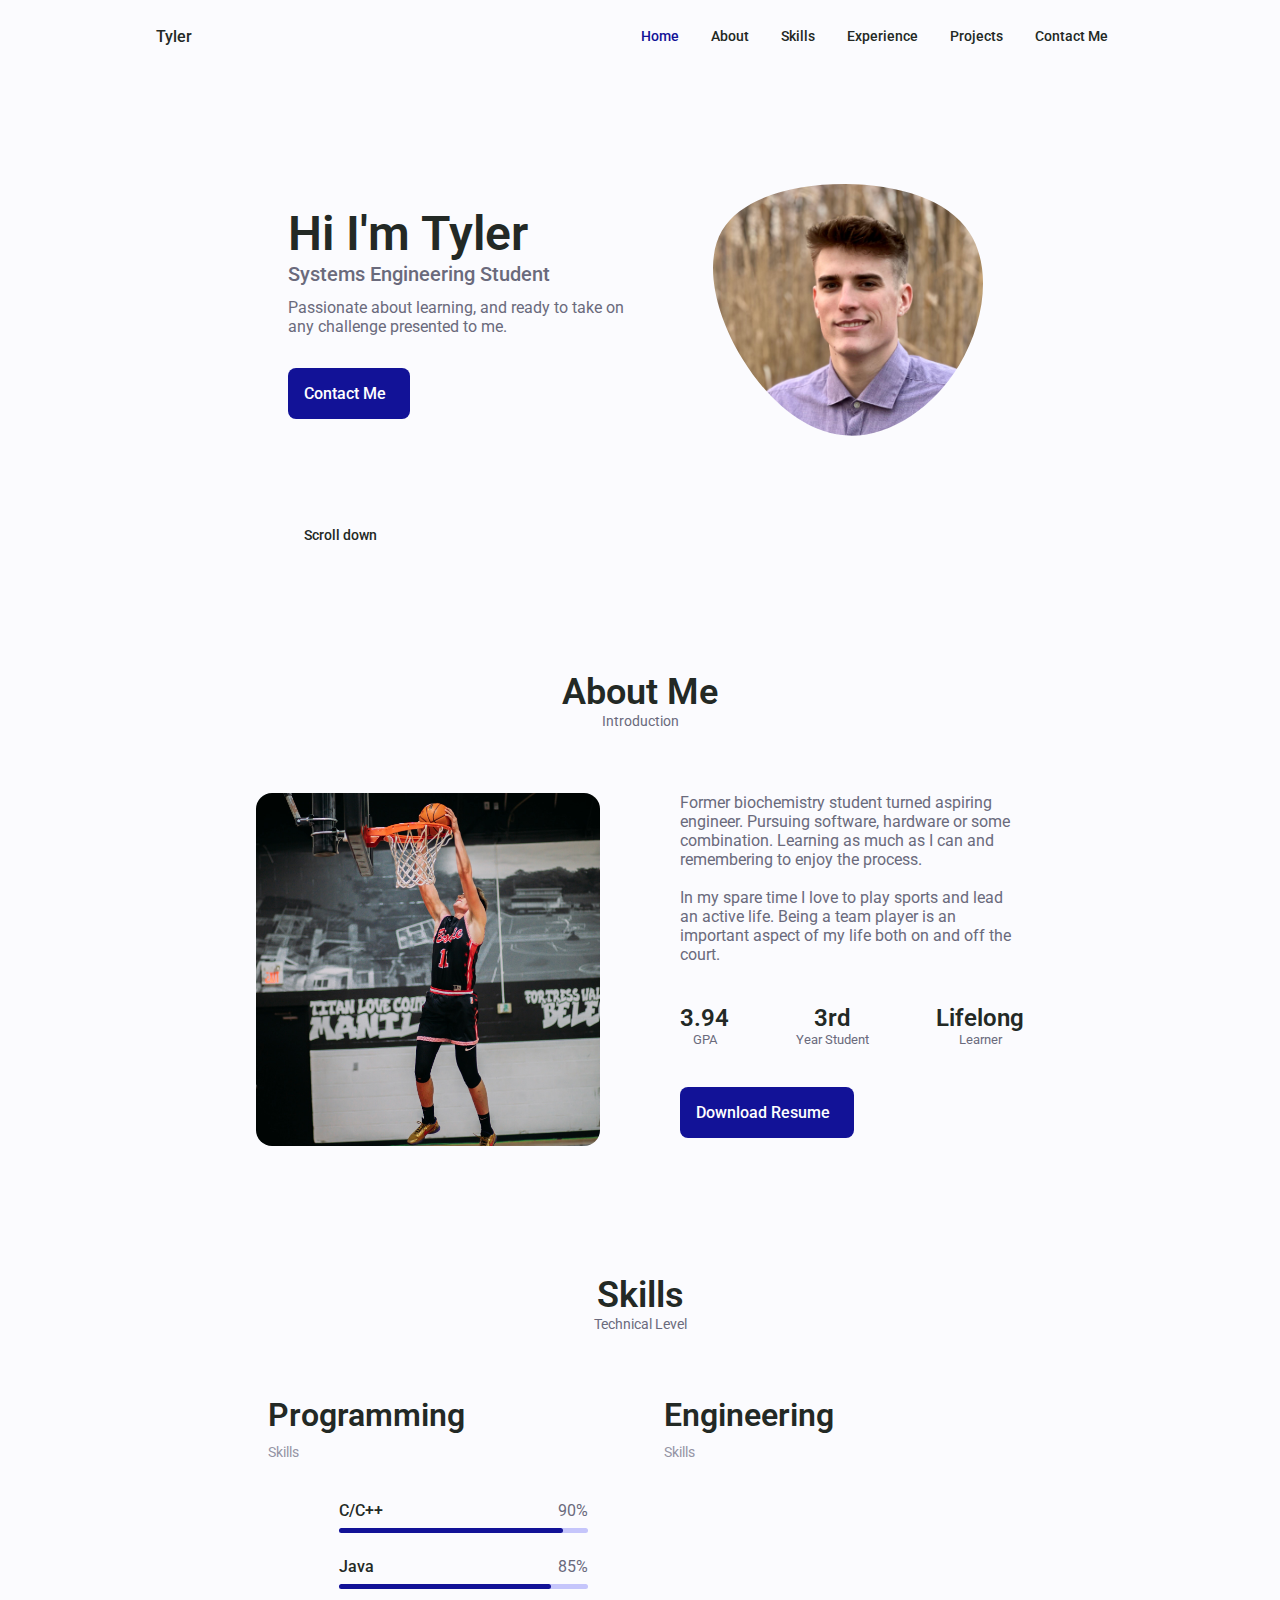
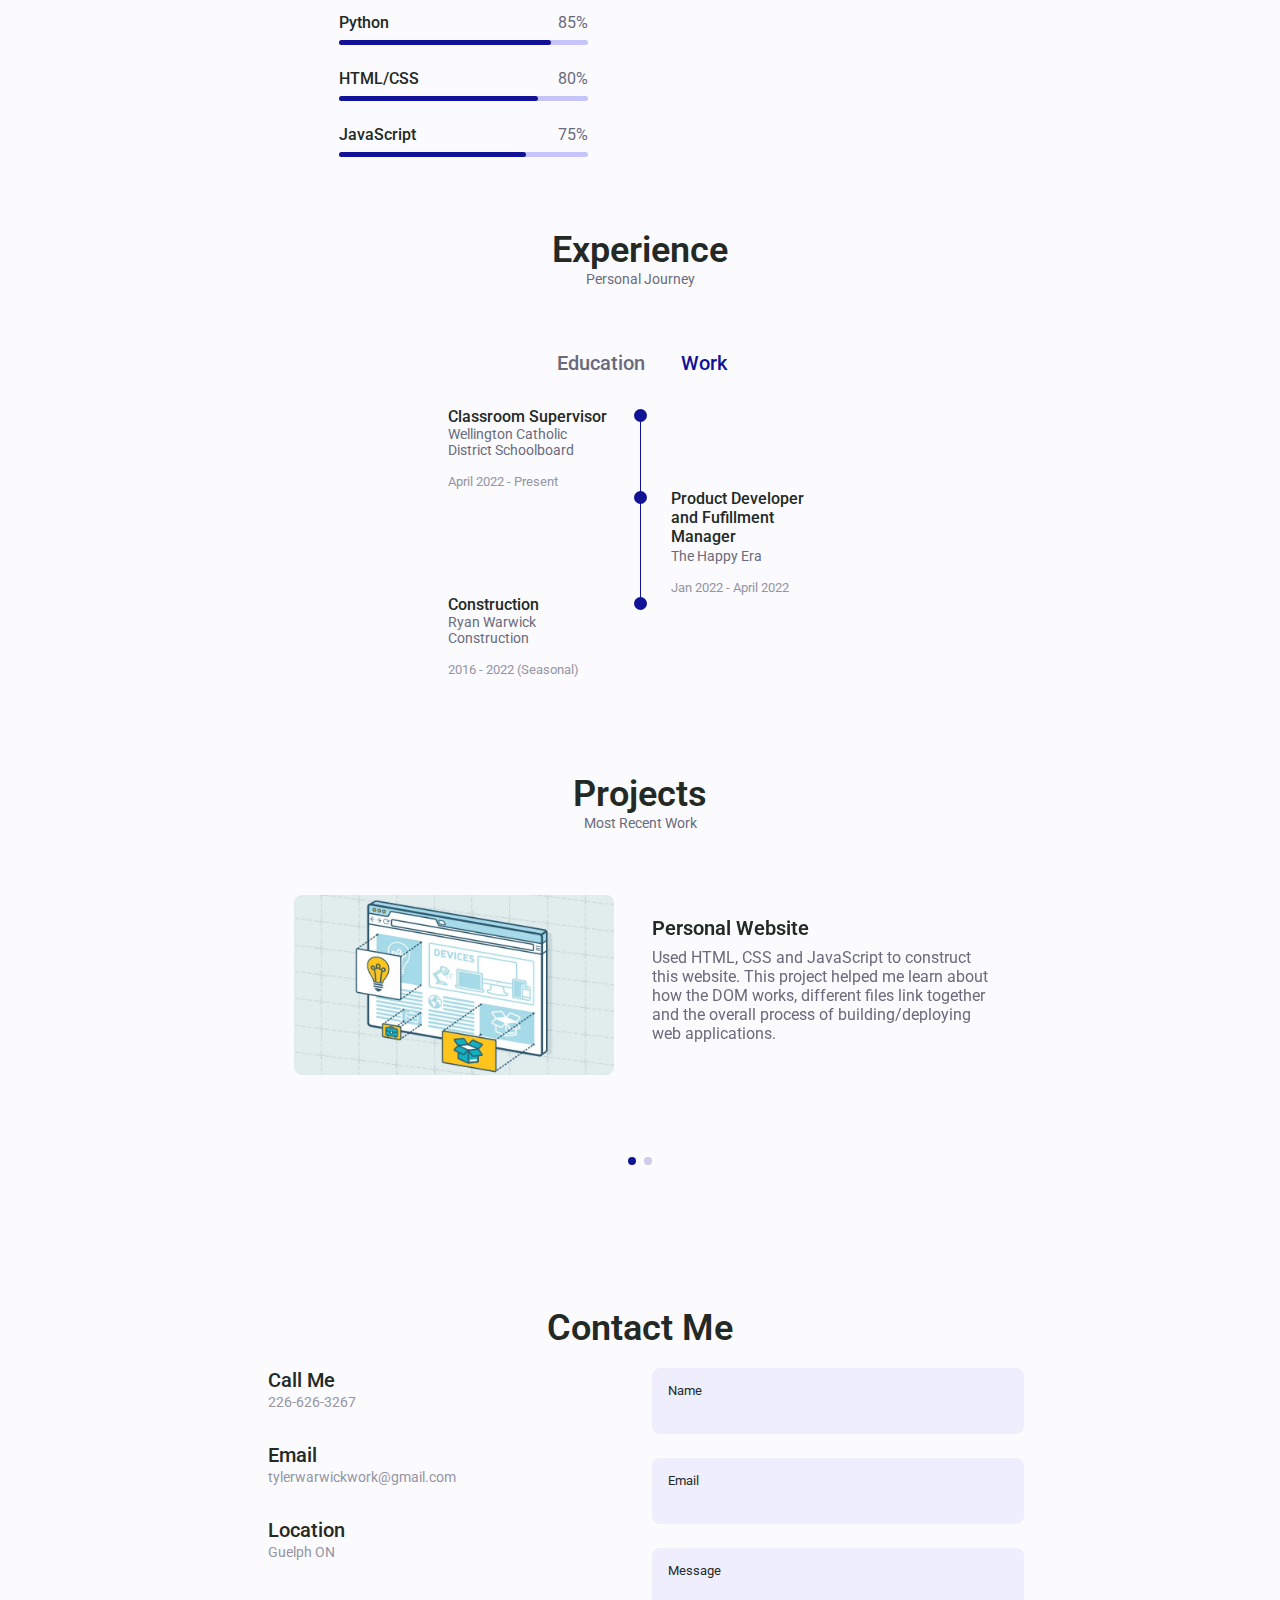
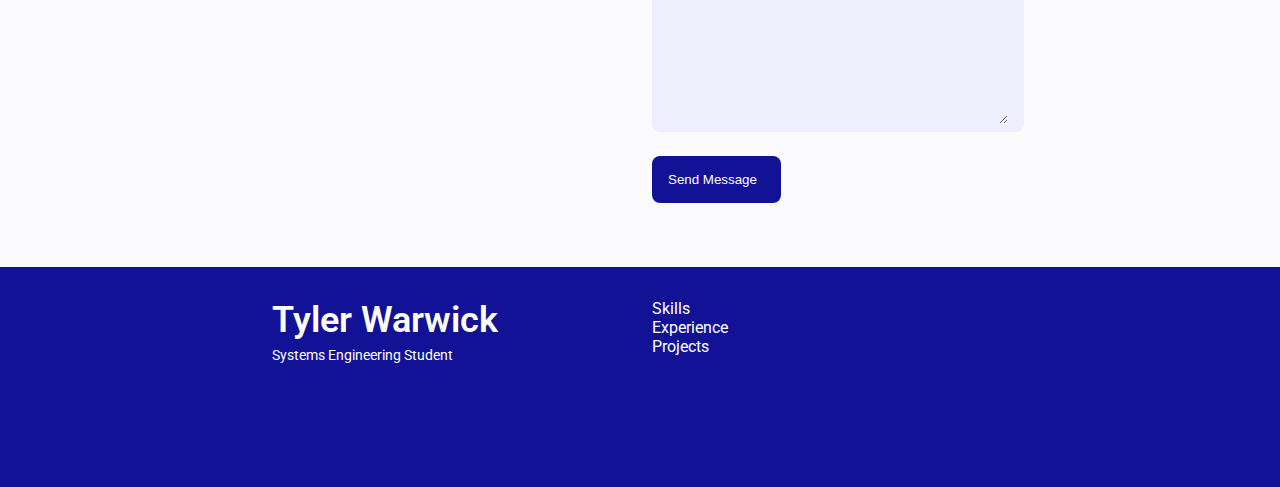
==== index.html @ 9e1d1eab "Updated Resume" ====
<!DOCTYPE html>
<html lang="en">
<head>
    <meta charset="UTF-8">
    <meta http-equiv="X-UA-Compatible" content="IE=edge">
    <meta name="viewport" content="width=device-width, initial-scale=1.0">
    <title>Tyler Warwick</title>

    <!-- @@@@@@@@@@@@@@@@@@@@ Icons @@@@@@@@@@@@@@@@@@@@ -->
    <link rel="stylesheet" href="https://unicons.iconscout.com/release/v4.0.0/css/line.css">

    <!-- @@@@@@@@@@@@@@@@@@@@ CSS @@@@@@@@@@@@@@@@@@@@ -->
    <link rel="stylesheet" href="assets/css/style.css">

    <!-- @@@@@@@@@@@@@@@@@@@@ Swiper CSS @@@@@@@@@@@@@@@@@@@@ -->
    <link rel="stylesheet" href="assets/css/swiper-bundle.min.css">

</head>
<body>
    <!-- @@@@@@@@@@@@@@@@@@@@ Header @@@@@@@@@@@@@@@@@@@@ -->
    <header class="header" id="header">
        <nav class="nav container">
            <a href="#" class="nav__logo">Tyler</a>
                <div class="nav__menu" id="nav-menu">
                    <ul class="nav__list grid">
                        <li class="nav__item">
                            <a href="#home" class="nav__link active-link">
                                <i class="uil uil-estate nav__icon"></i> Home
                            </a>
                        </li>
                        <li class="nav__item">
                            <a href="#about" class="nav__link">
                                <i class="uil uil-user nav__icon"></i> About
                            </a>
                        </li>
                        <li class="nav__item">
                            <a href="#skills" class="nav__link">
                                <i class="uil uil-file-alt nav__icon"></i> Skills
                            </a>
                        </li>
                        <li class="nav__item">
                            <a href="#experience" class="nav__link">
                                <i class="uil uil-briefcase-alt nav__icon"></i> Experience
                            </a>
                        </li>
                        <li class="nav__item">
                            <a href="#portfolio" class="nav__link">
                                <i class="uil uil-scenery nav__icon"></i> Projects
                            </a>
                        </li>
                        <li class="nav__item">
                            <a href="#contact" class="nav__link">
                                <i class="uil uil-message nav__icon"></i> Contact Me
                            </a>
                        </li>
                    </ul>
                    <i class="uil uil-times nav__close" id="nav-close"></i>
                </div>
                <div class="nav__btns">
                    <!-- Theme Change Button -->
                    <i class="uil uil-moon change-theme" id="theme-button"></i>



                    <div class="nav__toggle" id="nav-toggle">
                        <i class="uil uil-apps"></i>
                    </div>
                </div>
        </nav>
    </header>

    <!-- @@@@@@@@@@@@@@@@@@@@ Main @@@@@@@@@@@@@@@@@@@@ -->
    <main class="main">
        <!-- @@@@@@@@@@@@@@@@@@@@ Home @@@@@@@@@@@@@@@@@@@@ -->
        <section class="home section" id="home">
            <div class="home__container container grid">
                <div class="home__content grid">
                    <div class="home__social">
                        <a href="https://www.linkedin.com/in/tyler-warwick-1562b9227/" target="_blank" class="home__social-icon">
                            <i class="uil uil-linkedin"></i>
                        </a>

                        <a href="https://github.com/tylerwarwick" target="_blank" class="home__social-icon">
                            <i class="uil uil-github"></i>
                        </a>
                    </div>

                    <div class="home__img">
                        <svg class="home__blob" viewBox="0 0 200 187" xmlns="http://www.w3.org/2000/svg" xmlns:xlink="http://www.w3.org/1999/xlink">
                            <mask id="mask0" mask-type="alpha">
                                <path d="M190.312 36.4879C206.582 62.1187 201.309 102.826 182.328 134.186C163.346 165.547 
                                130.807 187.559 100.226 186.353C69.6454 185.297 41.0228 161.023 21.7403 129.362C2.45775 
                                97.8511 -7.48481 59.1033 6.67581 34.5279C20.9871 10.1032 59.7028 -0.149132 97.9666 
                                0.00163737C136.23 0.303176 174.193 10.857 190.312 36.4879Z"/>
                            </mask>
                            <g mask="url(#mask0)">
                                <path d="M190.312 36.4879C206.582 62.1187 201.309 102.826 182.328 134.186C163.346 
                                165.547 130.807 187.559 100.226 186.353C69.6454 185.297 41.0228 161.023 21.7403 
                                129.362C2.45775 97.8511 -7.48481 59.1033 6.67581 34.5279C20.9871 10.1032 59.7028 
                                -0.149132 97.9666 0.00163737C136.23 0.303176 174.193 10.857 190.312 36.4879Z"/>

                                <image class="home__blob-img" x='-12' y='-60' xlink:href="assets/media/heady2.jpg"/>
                            </g>
                        </svg>
                    </div>

                    <div class="home__data">
                        <h1 class="home__title">Hi I'm Tyler</h1>
                        <h3 class="home__subtitle">Systems Engineering Student</h3>
                        <p class="home__description"> 
                            Passionate about learning, and ready to take on any challenge presented to me.
                        </p>
                        <a href="#contact" class="button button--flex">
                            Contact Me <i class="uil uil-message button__icon"></i> 
                        </a>
                    </div>
                </div>

                <div class="home__scroll">
                    <a href="#about" class="home__scroll-button button--flex">
                        <i class="uil uil-mouse home__scroll-mouse"></i>
                        <span class="home__scroll-name">Scroll down</span>
                        <i class="uil uil-arrow-down home__scroll-arrow"></i>
                    </a>
                </div>
            </div>
        </section>


        <!-- @@@@@@@@@@@@@@@@@@@@ About @@@@@@@@@@@@@@@@@@@@ -->
        <section class="about section" id="about">
            <h2 class="section__title">About Me</h2>
            <span class="section__subtitle">Introduction</span>

            <div class="about__container container grid">
                <img src="assets/media/action2.JPG" alt="" class="about__img">

                <div class="about__data">
                    <p class="about__description">
                        Former biochemistry student turned aspiring engineer. Pursuing software, hardware or some combination. 
                        Learning as much as I can and remembering to enjoy the process. <br> <br>
                        In my spare time I love to play sports and lead an active life. 
                        Being a team player is an important aspect of my life both on and off the court. 
                    </p>

                    <div class="about__info">
                        <div>
                            <span class="about__info-title">3.94</span>
                            <span class="about__info-name"> GPA </span>
                        </div>

                        <div>
                            <span class="about__info-title">3rd </span>
                            <span class="about__info-name"> Year Student </span>
                        </div>

                        <div>
                            <span class="about__info-title">Lifelong</span>
                            <span class="about__info-name"> Learner </span>
                        </div>
                    </div>

                    <div class="about__buttons">
                        <a download="" href="assets/media/tyler-warwick-resume.pdf" class="button button--flex">
                            Download Resume<i class="uil uil-download-alt button__icon"></i>
                        </a>
                    </div>
                </div>
            </div>
        </section>

        <!-- @@@@@@@@@@@@@@@@@@@@ Skills @@@@@@@@@@@@@@@@@@@@ -->
        <section class="skills section" id="skills">
            <h2 class="section__title">Skills</h2>
            <span class="section__subtitle">Technical Level</span>

            <div class="skills__container container grid">
                <!-- @@@@@@@@@@@@@@@@@@@@ Skills 1 @@@@@@@@@@@@@@@@@@@@ -->
                <div class="skills__content skills__open">
                    <div class="skills__header">
                        <i class="uil uil-brackets-curly skills__icon"></i>

                        <div>
                            <h1 class="skills__titles"> Programming </h1>
                            <span class="skills__subtitle"> Skills </span>
                        </div>

                        <i class="uil uil-angle-down skills__arrow"></i>
                    </div>

                    <div class="skills__list grid">
                        <div class="skills__data">
                            <div class="skills__titles">
                                <h3 class="skills__name"> C/C++ </h3>
                                <span class="skills__number"> 90% </span>
                            </div>

                            <div class="skills__bar">
                                <span class="skills__percentage skills__c"></span>
                            </div>
                        </div>

                        <div class="skills__data">
                            <div class="skills__titles">
                                <h3 class="skills__name"> Java </h3>
                                <span class="skills__number"> 85% </span>
                            </div>

                            <div class="skills__bar">
                                <span class="skills__percentage skills__java"></span>
                            </div>
                        </div>

                        <div class="skills__data">
                            <div class="skills__titles">
                                <h3 class="skills__name"> Python </h3>
                                <span class="skills__number"> 85% </span>
                            </div>

                            <div class="skills__bar">
                                <span class="skills__percentage skills__python"></span>
                            </div>
                        </div>

                        <div class="skills__data">
                            <div class="skills__titles">
                                <h3 class="skills__name"> HTML/CSS </h3>
                                <span class="skills__number"> 80% </span>
                            </div>

                            <div class="skills__bar">
                                <span class="skills__percentage skills__html"></span>
                            </div>
                        </div> 

                        <div class="skills__data">
                            <div class="skills__titles">
                                <h3 class="skills__name"> JavaScript </h3>
                                <span class="skills__number"> 75% </span>
                            </div>

                            <div class="skills__bar">
                                <span class="skills__percentage skills__javascript"></span>
                            </div>
                        </div> 

                    </div> 
                </div>
            
                <!-- @@@@@@@@@@@@@@@@@@@@ Skills 2 @@@@@@@@@@@@@@@@@@@@ -->
                <div class="skills__content skills__close">
                    <div class="skills__header">
                        <i class="uil uil-server skills__icon"></i>

                        <div>
                            <h1 class="skills__titles"> Engineering </h1>
                            <span class="skills__subtitle"> Skills </span>
                        </div>

                        <i class="uil uil-angle-down skills__arrow"></i>
                    </div>

                    <div class="skills__list grid">
                        <div class="skills__data">
                            <div class="skills__titles">
                                <h3 class="skills__name"> SolidWorks </h3>
                                <span class="skills__number"> 90% </span>
                            </div>

                            <div class="skills__bar">
                                <span class="skills__percentage skills__solidworks"></span>
                            </div>
                        </div>

                        <div class="skills__data">
                            <div class="skills__titles">
                                <h3 class="skills__name"> AutoCAD </h3>
                                <span class="skills__number"> 90% </span>
                            </div>

                            <div class="skills__bar">
                                <span class="skills__percentage skills__autocad"></span>
                            </div>
                        </div>

                        <div class="skills__data">
                            <div class="skills__titles">
                                <h3 class="skills__name"> R </h3>
                                <span class="skills__number"> 85% </span>
                            </div>

                            <div class="skills__bar">
                                <span class="skills__percentage skills__r"></span>
                            </div>
                        </div>

                        <div class="skills__data">
                            <div class="skills__titles">
                                <h3 class="skills__name"> MatLAB </h3>
                                <span class="skills__number"> 80% </span>
                            </div>

                            <div class="skills__bar">
                                <span class="skills__percentage skills__matlab"></span>
                            </div>
                        </div> 
                    </div> 
                </div>


                </div>
            </div>
        </section>

        <!-- @@@@@@@@@@@@@@@@@@@@ Experience @@@@@@@@@@@@@@@@@@@@ -->
        <section class="qual sections" id="experience">
            <h2 class="section__title">Experience</h2>
            <span class="section__subtitle">Personal Journey</span>

            <div class="qual__containter container">
                <div class="qual__tabs">
                    <div class="qual__button button--flex" data-target="#education">
                        <i class="uil uil-university qual__icon"></i>
                        Education
                    </div>

                    <div class="qual__button button--flex qual__active" data-target="#work">
                        <i class="uil uil-briefcase qual__icon"></i>
                        Work
                    </div>
                </div>

                <div class="qual__sections">
                    <!-- @@@@@@@@@@@@@@@@@@@@ Experience Content - Education @@@@@@@@@@@@@@@@@@@@ -->
                    <div class="qual__content" data-content id="education">

                        <!-- @@@@@@@@@@@@@@@@@@@@ Qualification 1 @@@@@@@@@@@@@@@@@@@@ -->
                        <div class="qual__data">
                            <div></div>

                            <div>
                                <span class="qual__rounder"></span>
                                <span class="qual__line"></span>
                            </div>

                            <div>
                                <h3 class="qual__title">Systems Engineering</h3>
                                <span class="qual__subtitle">Guelph University</span>
                                <div class="qual__calender">
                                    <i class="uil uil-calendar-alt"></i>
                                    2022 - Present
                                </div>
                            </div>
                        </div>
                        
                        <!-- @@@@@@@@@@@@@@@@@@@@ Qualification 2 @@@@@@@@@@@@@@@@@@@@ -->
                        <div class="qual__data">
                            <div>
                                <h3 class="qual__title">Program Transfer</h3>
                                <span class="qual__subtitle">Guelph University</span>
                                <div class="qual__calender">
                                    <i class="uil uil-calendar-alt"></i>
                                    April 2022
                                </div>
                            </div>

                            <div>
                                <span class="qual__rounder"></span>
                                <span class="qual__line"></span>
                            </div>
                        </div>

                        <!-- @@@@@@@@@@@@@@@@@@@@ Qualification 3 @@@@@@@@@@@@@@@@@@@@ -->
                        <div class="qual__data">
                            <div></div>

                            <div>
                                <span class="qual__rounder"></span>
                                <span class="qual__line"></span>
                            </div>
                             
                            <div>
                                <h3 class="qual__title">Biochemistry</h3>
                                <span class="qual__subtitle">Guelph University</span>
                                <div class="qual__calender">
                                    <i class="uil uil-calendar-alt"></i>
                                    2020 -  2022
                                </div>
                            </div>

                            
                        </div>

                        
                        <!-- @@@@@@@@@@@@@@@@@@@@ Qualification 4 @@@@@@@@@@@@@@@@@@@@ -->
                        <div class="qual__data">
                            <div>
                                <h3 class="qual__title">High School</h3>
                                <span class="qual__subtitle">Blenheim District HS</span>
                                <div class="qual__calender">
                                    <i class="uil uil-calendar-alt"></i>
                                    2016 - 2020
                                </div>
                            </div>

                            <div>
                                <span class="qual__rounder"></span>
                            </div>
                        </div>

                        
                    </div>

                    <!-- @@@@@@@@@@@@@@@@@@@@ Experience Content - Work @@@@@@@@@@@@@@@@@@@@ -->
                    <div class="qual__content qual__active" data-content id="work">
                        <!-- @@@@@@@@@@@@@@@@@@@@ Experience 1 @@@@@@@@@@@@@@@@@@@@ -->
                        <div class="qual__data">
                            <div>
                                <h3 class="qual__title">Classroom Supervisor</h3>
                                <span class="qual__subtitle">Wellington Catholic District Schoolboard</span>
                                <div class="qual__calender">
                                    <i class="uil uil-calendar-alt"></i>
                                    April 2022 - Present
                                </div>
                            </div>

                            <div>
                                <span class="qual__rounder"></span>
                                <span class="qual__line"></span> 
                            </div>
                        </div>

                        <!-- @@@@@@@@@@@@@@@@@@@@ Experience 2 @@@@@@@@@@@@@@@@@@@@ -->
                        <div class="qual__data">
                            <div></div>

                            <div>
                                <span class="qual__rounder"></span>
                                <span class="qual__line"></span>
                            </div>

                            <div>
                                <h3 class="qual__title">Product Developer and Fufillment Manager</h3>
                                <span class="qual__subtitle">The Happy Era</span>
                                <div class="qual__calender">
                                    <i class="uil uil-calendar-alt"></i>
                                    Jan 2022 - April 2022
                                </div>
                            </div>
                        </div>

                        

                        <!-- @@@@@@@@@@@@@@@@@@@@ Experience 3 @@@@@@@@@@@@@@@@@@@@ -->
                        <div class="qual__data">
                            <div>
                                <h3 class="qual__title">Construction</h3>
                                <span class="qual__subtitle">Ryan Warwick Construction</span>
                                <div class="qual__calender">
                                    <i class="uil uil-calendar-alt"></i>
                                    2016 - 2022 (Seasonal)
                                </div>
                            </div>

                            <div>
                                <span class="qual__rounder"></span>
                            </div>
                        </div>
                    </div>
                </div>
            </div>
        </section>

        <!-- @@@@@@@@@@@@@@@@@@@@ Projects @@@@@@@@@@@@@@@@@@@@ -->
        <section class="portfolio section" id="portfolio"> 
            <h2 class="section__title">Projects</h2>
            <span class="section__subtitle">Most Recent Work</span>

            <div class="portfolio__container container swiper mySwiper">
                <div class="swiper-wrapper">
                    <!-- @@@@@@@@@@@@@@@@@@@@ Project 1 @@@@@@@@@@@@@@@@@@@@ -->
                    <div class="portfolio__content grid swiper-slide">
                        <img src="assets/media/website3.webp" alt="" class="portfolio__img">
    
                        <div class="portfolio__data">
                            <h3 class="portfolio__title">Personal Website</h3>
                            <p class="portfolio__description">
                                Used HTML, CSS and JavaScript to construct this website.  
                                This project helped me learn about how the DOM works, different files link together
                                and the overall process of building/deploying web applications.
                            </p>
    
                        </div>
                    </div>
                    
                    <!-- @@@@@@@@@@@@@@@@@@@@ Project 2 @@@@@@@@@@@@@@@@@@@@ -->
                    <div class="portfolio__content grid swiper-slide">
                        <img src="assets/media/car.JPG" alt="" class="portfolio__img">
    
                        <div class="portfolio__data">
                            <h3 class="portfolio__title">Self Driving Car</h3>
                            <p class="portfolio__description">
                                Utilized an Arduino microchip and basic circuitry 
                                skills to build a car that navigates an obstacle 
                                course as well as launch a ball autonomously.
                                
                            </p>
    
                        </div>
                    </div>
                </div>
    
                <div class="swiper-button-next">
                    <i class="uil uil-angle-right-b swiper-portfolio-icon"></i>
                </div>
                <div class="swiper-button-prev">
                    <i class="uil uil-angle-left-b swiper-portfolio-icon"></i>
                </div>
                <div class="swiper-pagination"></div>

            </div>
        </section>
        
        
        <!-- Swiper JS -->
        <script src="assets/js/swiper-bundle.min.js"></script> 
          
 
        <!-- @@@@@@@@@@@@@@@@@@@@ Contact Me @@@@@@@@@@@@@@@@@@@@ -->
        <section class="contact section" id="contact">
            <h2 class="section__title">Contact Me</h2>
            <!-- <span class="section__subtitle">Get in touch</span> -->
            &nbsp;

            <div class="contact__container container grid"> 
                <div>
                    <div class="contact__info">
                        <i class="uil uil-phone contact__icon"></i>
                    

                        <div>
                            <h3 class="contact__title">Call Me</h3>
                            <span class="contact__subtitle">226-626-3267</span>
                        </div>
                    </div>

                    <div class="contact__info">
                        <i class="uil uil-envelope contact__icon"></i>
                    

                        <div>
                            <h3 class="contact__title">Email</h3>
                            <span class="contact__subtitle">tylerwarwickwork@gmail.com</span>
                        </div>
                    </div>

                    <div class="contact__info">
                        <i class="uil uil-map-marker contact__icon"></i>
                    

                        <div>
                            <h3 class="contact__title">Location</h3>
                            <span class="contact__subtitle">Guelph ON</span>
                        </div>
                    </div>
                </div>
                
                <form action="https://formsubmit.co/6a05e2a873e969e73975d5e8ed131a9d" method="POST" class="contact__form grid">
                    <div class="contact__inputs grid">
                        <div class="contact__content">
                            <label for="" class="contact__label">Name</label>
                            <input type="text" class="contact__input" name="name" required>
                        </div>

                        <div class="contact__content">
                            <label for="" class="contact__label">Email</label>
                            <input type="email" class="contact__input" name="email" required>
                        </div>
                    </div>

                    <div class="contact__content">
                        <label for="" class="contact__label">Message</label>
                        <textarea class="contact__input" name="message" rows="7" required></textarea>
                    </div>

                    <div>
                        <button class="button button--flex" id="contact-button">
                            Send Message
                            <i class="uil uil-message button__icon"></i>
                        </button>
                    </div>

                    <input type="hidden" name="_template" value="table">
                </form>
            </div>
        </section>
    </main>

    <!-- @@@@@@@@@@@@@@@@@@@@ Footer @@@@@@@@@@@@@@@@@@@@ -->
    <footer class="footer">
        <div class="footer__bg">
            <div class="footer__container container grid">
                <div>
                    <h1 class="footer__title">Tyler Warwick</h1>
                    <span class="footer__subtitle">Systems Engineering Student</span>
                </div>

                <ul>
                    <li>
                        <a href="#skills" class="footer__link">Skills</a>
                    </li>

                    <li>
                        <a href="#experience" class="footer__link">Experience</a>
                    </li>

                    <li>
                        <a href="#portfolio" class="footer__link">Projects</a>
                    </li>
                </ul>

                <div class="footer__socials">
                    <a href="https://www.instagram.com/tylerwarwick_/" target="_blank" class="footer__social">
                        <i class="uil uil-instagram"></i>
                    </a>
                </div>
            </div>
        </div>
    </footer>

    <!-- @@@@@@@@@@@@@@@@@@@@ Scroll Top @@@@@@@@@@@@@@@@@@@@ -->
    <a href="#" class="scrollup" id="scroll-up">
        <i class="uil uil-arrow-up scrollup__icon"></i>
    </a>

    <!-- @@@@@@@@@@@@@@@@@@@@ JS @@@@@@@@@@@@@@@@@@@@ -->
    <script src="assets/js/main.js"></script>

   

</body>
</html>
---- assets/css/style.css ----
/*  @@@@@@@@@@@@@@@@@@@@ Google Fonts @@@@@@@@@@@@@@@@@@@@ */
@import url('https://fonts.googleapis.com/css2?family=Roboto:ital,wght@0,500;0,700;1,400&display=swap');


/*  @@@@@@@@@@@@@@@@@@@@ Define Variables @@@@@@@@@@@@@@@@@@@@ */
:root {
    --header-height: 3rem;

    /* @@@@@ Colours @@@@@ */
    --first-color: #121297;
    --first-color-second: #121297;
    --first-color-alt: #15156a;
    --first-color-light: #c5c5fb;
    --title-color: #232925;
    --text-color: #6a6a7c;
    --text-color-light: #9494a4;
    --input-color: #eeeefc;
    --body-color: #fbfbfe;
    --container-color: #ffffff;
    --scroll-bar-color: #e2e9e5;
    --scroll-thumb-color: #c6d2ca;

    /* @@@@@ Fonts @@@@@ */
    --body-font: 'Roboto', sans-serif;
    --big-font-size: 2rem;
    --h1-font-size: 1.5rem;
    --h2-font-size: 1.25rem;
    --h3-font-size: 1.125rem;
    --normal-font-size: .938rem;
    --small-font-size: .813rem;
    --smaller-font-size: .75rem;


    /* @@@@@ Font Size @@@@@ */
    --font-medium: 500;
    --font-semi-bold: 600;

    /* @@@@@ Bottom Margins @@@@@ */
    --mb-0-25: .25rem;
    --mb-0-50: .5rem;
    --mb-0-75: .75rem;
    --mb-1: 1rem;
    --mb-1-5: 1.5rem;
    --mb-2: 2rem;
    --mb-2-5: 2.5rem;
    --mb-3: 3rem;


    /* @@@@@ Z Index @@@@@ */
    --z-tooltip: 10;
    --z-fixed: 100;
    --z-modal: 1000;

}

/*  @@@@@@@@@@@@@@@@@@@@ Font Size for Big Screens @@@@@@@@@@@@@@@@@@@@ */
@media screen and (min-width: 968px) {
    :root {
        --big-font-size: 3rem;
        --h1-font-size: 2.25rem;
        --h2-font-size: 1.5rem;
        --h3-font-size: 1.25rem;
        --normal-font-size: 1rem;
        --small-font-size: .875rem;
        --smaller-font-size: .813rem; 
    }
    
}
   
/*  @@@@@@@@@@@@@@@@@@@@ Variables Dark Theme @@@@@@@@@@@@@@@@@@@@ */
body.dark-theme{
    /* @@@@@ Colours @@@@@ */
    --first-color-second: #12122b;
    --title-color: #f2f1f3;
    --text-color: #bbbac4;
    --input-color: #1d1d35;
    --body-color: #161627;
    --container-color: #1d1d35;
    --scroll-bar-color: #6e6c89;
    --scroll-thumb-color: #515167;
}





/*  @@@@@@@@@@@@@@@@@@@@ Button Dark/Light @@@@@@@@@@@@@@@@@@@@ */
.nav__btns{
    display: flex;
    align-items: center;
}

.change-theme{
    font-size: 1.25rem;
    color: var(--title-color);
    margin-right: var(--mb-1);
    cursor: pointer;
}

.change-theme:hover{
    color: var(--first-color);
}


/*  @@@@@@@@@@@@@@@@@@@@ Base @@@@@@@@@@@@@@@@@@@@ */
*{
    box-sizing: border-box;
    padding: 0;
    margin: 0;
}

html{
    scroll-behavior: smooth;
}

body{
    margin: 0 0 var(--header-height) 0;
    font-family: var(--body-font);
    font-size: var(--normal-font-size);
    background-color: var(--body-color);
    color: var(--text-color);
}

h1,h2,h3,h4{
    color: var(--title-color);
    font-weight: var(--font-semi-bold);
}

ul{
    list-style: none;
}

a{
    text-decoration: none;
}

img{
    max-width: 100%;
    height: auto;
}

/*  @@@@@@@@@@@@@@@@@@@@ Reusable CSS Classes @@@@@@@@@@@@@@@@@@@@ */
.section{
    padding: 2rem 0 4rem;
}

.section__title{
    font-size: var(--h1-font-size);
}

.section__subtitle{
    display: block;
    font-size: var(--small-font-size);
    margin-bottom: var(--mb-3);
}

.section__title, .section__subtitle{
    text-align: center;
}

/*  @@@@@@@@@@@@@@@@@@@@ Layout @@@@@@@@@@@@@@@@@@@@ */
.container{
    max-width: 768px;
    margin-left: var(--mb-1-5);
    margin-right: var(--mb-1-5);
}

.grid{
    display: grid;
    gap: 1.5rem; 
}

.header{
    width: 100%;
    position: fixed;
    bottom: 0;
    left: 0;
    z-index: var(--z-fixed);
    background-color: var(--body-color);
}


/*  @@@@@@@@@@@@@@@@@@@@ Nav @@@@@@@@@@@@@@@@@@@@ */
.nav{
    max-width: 968px;
    height: var(--header-height);
    display: flex;
    justify-content: space-between;
    align-items: center;
}

.nav__logo,
.nav__toggle{
    color: var(--title-color);
    font-weight: var(--font-medium);
}

.nav__logo:hover{
    color: var(--first-color);
}

.nav__toggle{
    font-size: 1.1rem;
    cursor: pointer;
}

.nav__toggle:hover{
    color: var(--first-color);
}

@media screen and (max-width: 767px){
    .nav__menu{
        position: fixed;
        bottom: -100% ;
        left: 0;
        width: 100%;
        background-color: var(--body-color);
        padding: 2rem 1.5rem 4rem;
        box-shadow: 0 -1px 4px rgba(0, 0, 0, .15);
        border-radius: 1.5rem 1.5rem 0 0;
        transition: .3s;
    }
}

.nav__list{
    grid-template-columns: auto auto auto;
    gap: 2rem;
}

.nav__link{
    display: flex;
    flex-direction: column;
    align-items: center;
    font-size: var(--small-font-size);
    color: var(--title-color);
    font-weight: var(--font-medium);
}

.nav__link:hover{
    color: var(--first-color); 
}

.nav__icon{
    font-size: 1.2rem;
}

.nav__close{
    position: absolute;
    right: 1.3rem;
    bottom: .5rem;
    font-size: 1.5rem;
    cursor: pointer;
    color: var(--first-color);
}

.nav__close:hover{
    color: var(--first-color-alt);
} 

/* Show Menu */
.show-menu{
    bottom: 0;
}

.active-link{
    color: var(--first-color);
}

/* Fix toggle not disappearing when clicked */
.hide-toggle{
    display: none;
}

.scroll-header{
    box-shadow: 0 -1px 4px rgba(0, 0, 0, .15);
}

/*  @@@@@@@@@@@@@@@@@@@@ Home @@@@@@@@@@@@@@@@@@@@ */
.home__container{
    gap: 1rem;
}

.home__content{
    grid-template-columns: .5fr 3fr;
    padding-top: 3.5rem;
    align-items: center;
}

.home__social{
    display: grid;
    grid-template-columns: max-content;
    row-gap: 1rem;
}

.home__social-icon{
    font-size: 1.25rem;
    color: var(--first-color);
}

.home__social-icon:hover{
    color: var(--first-color-alt);
}

.home__blob{
    width: 200px;
    fill:  var(--first-color);
}

.home__blob-img{
    width: 250px;
}

.home__data{
    grid-column: 1/3;
}

.home__title{
    font-size: var(--big-font-size);
}

.home__subtitle{
    font-size: var(--h3-font-size);
    color: var(--text-color);
    font-weight: var(--font-medium);
    margin-bottom: var(--mb-0-75);
}

.home__description{
    margin-bottom: var(--mb-2);
}

.home__scroll{
    display: none; 
}

.home__scroll-button{
    color: var(--first-color);
    transition: .3s;
}

.home__scroll-button:hover{
    transform: translateY(.25rem);
}

.home__scroll-mouse{
    font-size: 2rem;
}
 
.home__scroll-name{
    font-size: var(--small-font-size);
    color: var(--title-color);
    font-weight: var(--font-medium);
    margin-right: var(--mb-0-25);
}

.home__scroll-arrow{
    font-size: 1.25rem;
}

/*  @@@@@@@@@@@@@@@@@@@@ Buttons @@@@@@@@@@@@@@@@@@@@ */
button{
    border: inherit;
}

.button{
    display: inline-block;
    background-color: var(--first-color);
    color: #FFF;
    padding: 1rem;
    border-radius: .5rem;  
    font-weight: var(--font-medium);
}

.button:hover{
    background-color: var(--first-color-alt);
}

.button__icon{
    font-size: 1.25rem;
    margin-left: var(--mb-0-50);
    transition: .3s;
}

.button--flex{
    display: inline-flex;
    align-items: center;
}

/*  @@@@@@@@@@@@@@@@@@@@ About @@@@@@@@@@@@@@@@@@@@ */
.about__img{
    width: 300px;
    border-radius: 1rem;
    justify-self: center;
    align-self: center;
}

.about__description{
    text-align: center;
    margin-bottom: var(--mb-2-5);
}

.about__info{
    display: flex;
    justify-content: space-evenly;
    margin-bottom: var(--mb-2-5);
}

.about__info-title{
    font-size: var(--h2-font-size);
    font-weight: var(--font-semi-bold);
    color: var(--title-color);
}

.about__info-name{
    font-size: var(--smaller-font-size);
}

.about__info-title,
.about__info-name{
    display: block;
    text-align: center;
}

.about__buttons{
    display: flex;
    justify-content: center;
}

.skills__container{
    row-gap: 0;
}

.skills__header{
    display: flex;
    align-items: center;
    margin-bottom: var(--mb-2-5);
    cursor: pointer;
}

.skills__icon,
.skills__arrow{
    font-size: 2rem;
    color: var(--first-color);
}

.skills__icon{
    margin-right: var(--mb-0-75);
}

.skills__title{
    font-size: var(--h3-font-size);
}

.skills__subtitle{
    font-size: var(--small-font-size);
    color: var(--text-color-light);
}

.skills__arrow{
    margin-left: auto;
    transition: .4s;
}

.skills__list{
    row-gap: 1.5rem;
    padding-left: 2.7rem;
}

.skills__titles{
    display: flex;
    justify-content: space-between;
    margin-bottom: var(--mb-0-50);
}

.skills__name{
    font-size: var(--normal-font-size);
    font-weight: var(--font-medium);
}

.skills__bar,
.skills__percentage{
    height: 5px;
    border-radius: .25rem;
}

.skills__bar{
    background-color: var(--first-color-light);
}

.skills__percentage{
    display: block;
    background-color: var(--first-color);
}

/* Come back and change percentage bars when we decide on percentages*/
.skills__c,
.skills__autocad,
.skills__solidworks{
    width: 90%;
}
.skills__java{
    width: 85%;
}
.skills__python,
.skills__r{
    width: 85%;
}
.skills__html,
.skills__matlab{
    width: 80%;
}
.skills__javascript{
    width: 75%;
}
.skills__close .skills__list{
    height: 0;
    overflow: hidden;
    transition: 300ms ease-in-out;
}

.skills__open .skills__list{
    height: max-content;
    margin: var(--mb-2-5);
    transition: 300ms ease-in-out;
}

.skills__open .skills__arrow{
    transform: rotate(-180deg);
}

/*  @@@@@@@@@@@@@@@@@@@@ Qualifications @@@@@@@@@@@@@@@@@@@@ */
.qual__tabs{
    display: flex;
    justify-content: space-evenly;
    margin-bottom: var(--mb-2);
}

.qual__button{
    font-size: var(--h3-font-size);
    font-weight: var(--font-medium);
    cursor: pointer;
}

.qual__button:hover{
    color: var(--first-color);
}

.qual__icon{
    font-size: 1.8rem;
    margin-right: var(--mb-0-25);
}

.qual__data{
    display: grid;
    grid-template-columns: 1fr max-content 1fr;
    column-gap: 1.5rem;
}

.qual__title{
    font-size: var(--normal-font-size);
    font-weight: var(--font-medium);
}

.qual__subtitle{
    display: inline-block;
    font-size: var(--small-font-size);
    margin-bottom: var(--mb-1);
}

.qual__calender{
    font-size: var(--smaller-font-size);
    color: var(--text-color-light);
}

.qual__rounder{
    display: inline-block;
    width: 13px;
    height: 13px;
    background-color: var(--first-color);
    border-radius: 50%;
}

.qual__line{
    display: block;
    width: 1px;
    height: 100%;
    background-color: var(--first-color);
    transform: translate(6px, -7px);
}

.qual [data-content]{
    display: none;
}
 
.qual__active[data-content]{
    display: block;
}

.qual__button.qual__active{
    color: var(--first-color);
}


/*  @@@@@@@@@@@@@@@@@@@@ Portfolio @@@@@@@@@@@@@@@@@@@@ */
.portfolio__container{
    overflow: initial;
}

.portfolio__content{
    padding: 0 1.5rem;
}

.portfolio__img{
    width: 265px;
    border-radius: .5rem;
    justify-self: center;
}

.portfolio__title{
    font-size: var(--h3-font-size);
    margin-bottom: var(--mb-0-50);
}

.portfolio__description{
    margin-bottom: var(--mb-0-75);
}

.swiper-button-prev::after,
.swiper-button-next::after{
    display: none;
}

.swiper-portfolio-icon{
    font-size: 2rem;
    color: var(--first-color);
}

.swiper-button-prev{
    left: -.5rem;
}

.swiper-button-next{
    right: -.5rem;
}

.swiper-container-horizontal > .swiper-pagination-bullets{
    bottom: -4rem;
}

.swiper-pagination-bullet{
    background-color: var(--first-color) !important;
    outline: none;
}

.swiper-pagination-bullet-active {
    background-color: var(--first-color) !important;
}

/*  @@@@@@@@@@@@@@@@@@@@ Contact Me @@@@@@@@@@@@@@@@@@@@ */
.contact__container{
    row-gap: 3rem;
}

.contact__info{
    display: flex;
    margin-bottom: var(--mb-2);
}

.contact__icon{
    font-size: 2rem;
    color: var(--first-color);
    margin-right: var(--mb-0-75);
}

.contact__title{
    font-size: var(--h3-font-size);
    font-weight: var(--font-medium);
}

.contact__subtitle{
    font-size: var(--small-font-size);
    color: var(--text-color-light);
}

.contact__content{
    background-color: var(--input-color);
    border-radius: .5rem;
    padding: .75rem 1rem .25rem;
}

.contact__label{
    font-size: var(--smaller-font-size);
    color: var(--title-color);
}

.contact__input{
    width: 100%;
    background-color: var(--input-color);
    color: var(--text-color);
    font-family: var(--body-font);
    font-size: var(--normal-font-size);
    border: none;
    outline: none;
    padding: .25rem .5rem .5rem 0;
}


/*  @@@@@@@@@@@@@@@@@@@@ Footer @@@@@@@@@@@@@@@@@@@@ */
.footer{
    padding-top: 2rem;
}

.footer__container{
    row-gap: 3.5rem;
}

.footer__bg{
    background-color: var(--first-color-second);
    padding: 2rem 0 3rem;
}

.footer__title{
    font-size: var(--h1-font-size);
    margin-bottom: var(--mb-0-25);
}

.footer__subtitle{
    font-size: var(--small-font-size);
}

.footer__links{
    display: flex;
    flex-direction: column;
    row-gap: 1.5rem;
}

.footer__link:hover{
    color: var(--first-color-light);
}

.footer__social{
    font-size: 1,25rem;
    margin-right: var(--mb-1-5);
}

.footer__social:hover{
    color: var(--first-color-light);
}

.footer__copy{
    font-size: var(--smaller-font-size);
    text-align: center;
    color: var(--text-color-light);
    margin-top: var(--mb-3);
}

.footer__title,
.footer__subtitle,
.footer__link,
.footer__social{
    color: #FFF; 
}

/*  @@@@@@@@@@@@@@@@@@@@ Scroll Up @@@@@@@@@@@@@@@@@@@@ */
.scrollup{
    position: fixed;
    right: 1rem;
    bottom: -20%;
    background-color: var(--first-color);
    opacity: .8;
    padding: 0 .3rem;
    border-radius: .4rem;   
    z-index: var(--z-tooltip);
    transition: .4s;
}

.scrollup:hover{
    background-color: var(--first-color-alt);
}

.scrollup__icon{
    font-size: 1.5rem;
    color: #FFF;
}

.show-scroll{
    bottom: 5rem;
}

/*  @@@@@@@@@@@@@@@@@@@@ Scroll Bar @@@@@@@@@@@@@@@@@@@@ */
::-webkit-scrollbar{
    width: 0.6rem;
    background-color: var(--scroll-bar-color);
    border-radius: .5rem;
}

::-webkit-scrollbar-thumb{
    background-color: var(--scroll-thumb-color);
    border-radius: .5rem;
}

::-webkit-scrollbar-thumb:hover{
    background-color: var(--text-color-light);
}


/*  @@@@@@@@@@@@@@@@@@@@ Media Queries @@@@@@@@@@@@@@@@@@@@ */
/* Small Devices */
@media screen and (max-width: 350px){
    .container{
        margin-left: var(--mb-1);
        margin-right: var(--mb-1);
    }

    .nav__menu{
        padding: 2rem .25rem 4rem;
    }

    .nav__list{
        column-gap: 0;
    }

    .home__content{
        grid-template-columns: .25fr 3fr;
    }

    .home__blob{
        width: 180px;
    }

    .skills__title{
        font-size: var(--normal-font-size);
    }

    .qual__data{
        gap: .5rem;
    }
}

/* Medium Devices  */
@media screen and (min-width: 568px){
    .home__content{
        grid-template-columns: max-content 1fr 1fr;
    }

    .home__data{
        grid-column: initial;
    }

    .home__img{
        order: 1;
        justify-self: center;
    }

    .about__container,
    .skills__container,
    .portfolio__content,
    .contact__container,
    .footer__container{
        grid-template-columns: repeat(2, 1fr);
    }

    .qual__sections{
        display: grid;
        grid-template-columns: .6fr;
        justify-content: center;
    }
}

@media screen and (min-width: 768px){
    .container{
        margin-left: auto;
        margin-right: auto;
    }

    body{
        margin: 0;
    }

    .section{
        padding: 6rem 0 2rem;
    }

    .section__subtitle{
        margin-bottom: 4rem;
    }

    .header{
        top: 0;
        bottom: initial;
    }

    .header,
    .main,
    .footer__container{
        padding: 0 1rem;
    }

    .nav{
        height: calc(var(--header-height) + 1.5rem);
        column-gap: 1rem;
    }

    .nav__icon,
    .nav__close,
    .nav__toggle{
        display: none;
    }

    .nav__list{
        display: flex;
        column-gap: 2rem;
    }

    .nav__menu{
        margin-left: auto;
    }

    .change-theme{
        margin: 0;
    }

    .home__container{
        row-gap: 5rem;
    }

    .home__content{
        padding-top: 5.5rem;
        column-gap: 2rem;
    }

    .home__blob{
        width: 270px;
    }

    .home__scroll{
        display: block;
    }

    .home__scroll-button{
        margin-left: 3rem;
    }

    .about__container{
        column-gap: 5rem;
    }

    .about__img{
        width: 350px;
    }

    .about__description{
        text-align: initial;
    }

    .about__info{
        justify-content: space-between;
    }

    .about__buttons{
        justify-content: initial;
    }

    .qual__tabs{
        justify-content: center;
    }

    .qual__button{
        margin: 0 var(--mb-1);
    }

    .qual__sections{
        grid-template-columns: .5fr;
    }

    .portfolio__img{
        width: 320px;
    }

    .portfolio__content{
        align-items: center;
    }
}
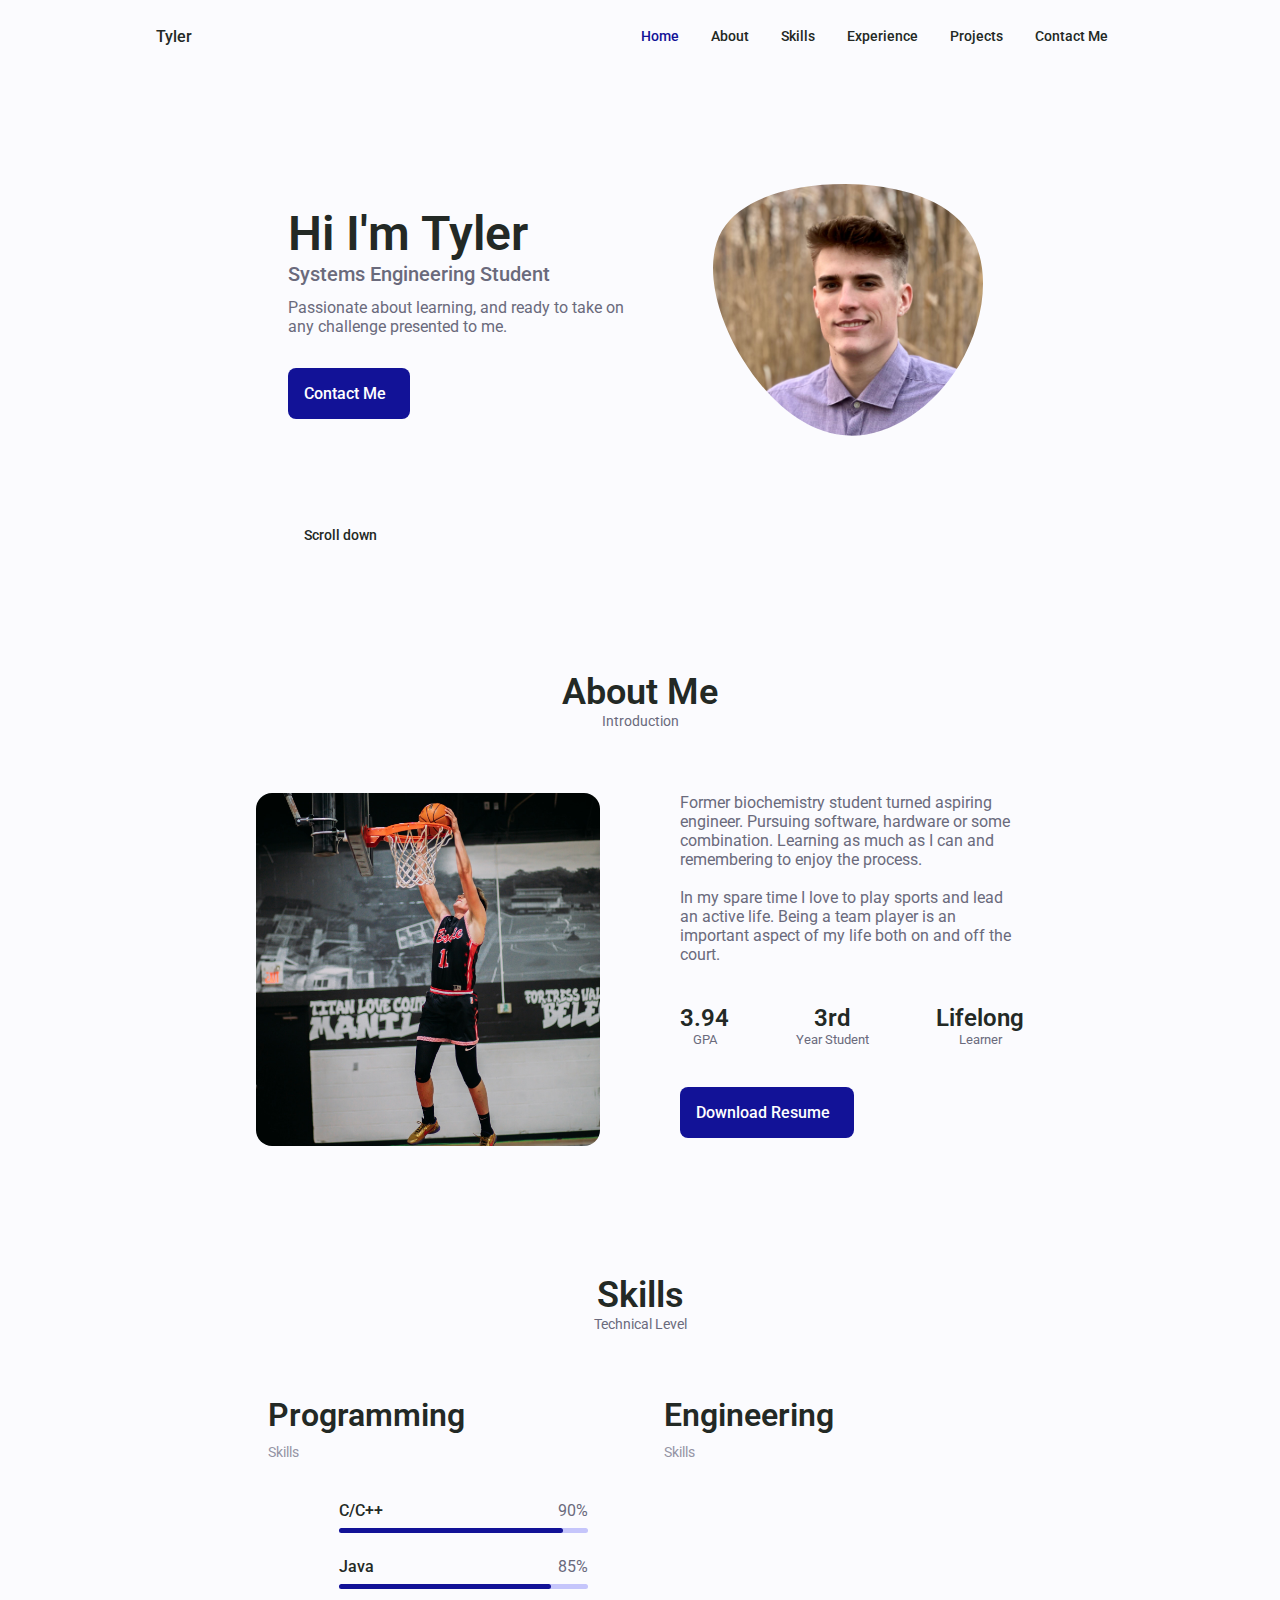
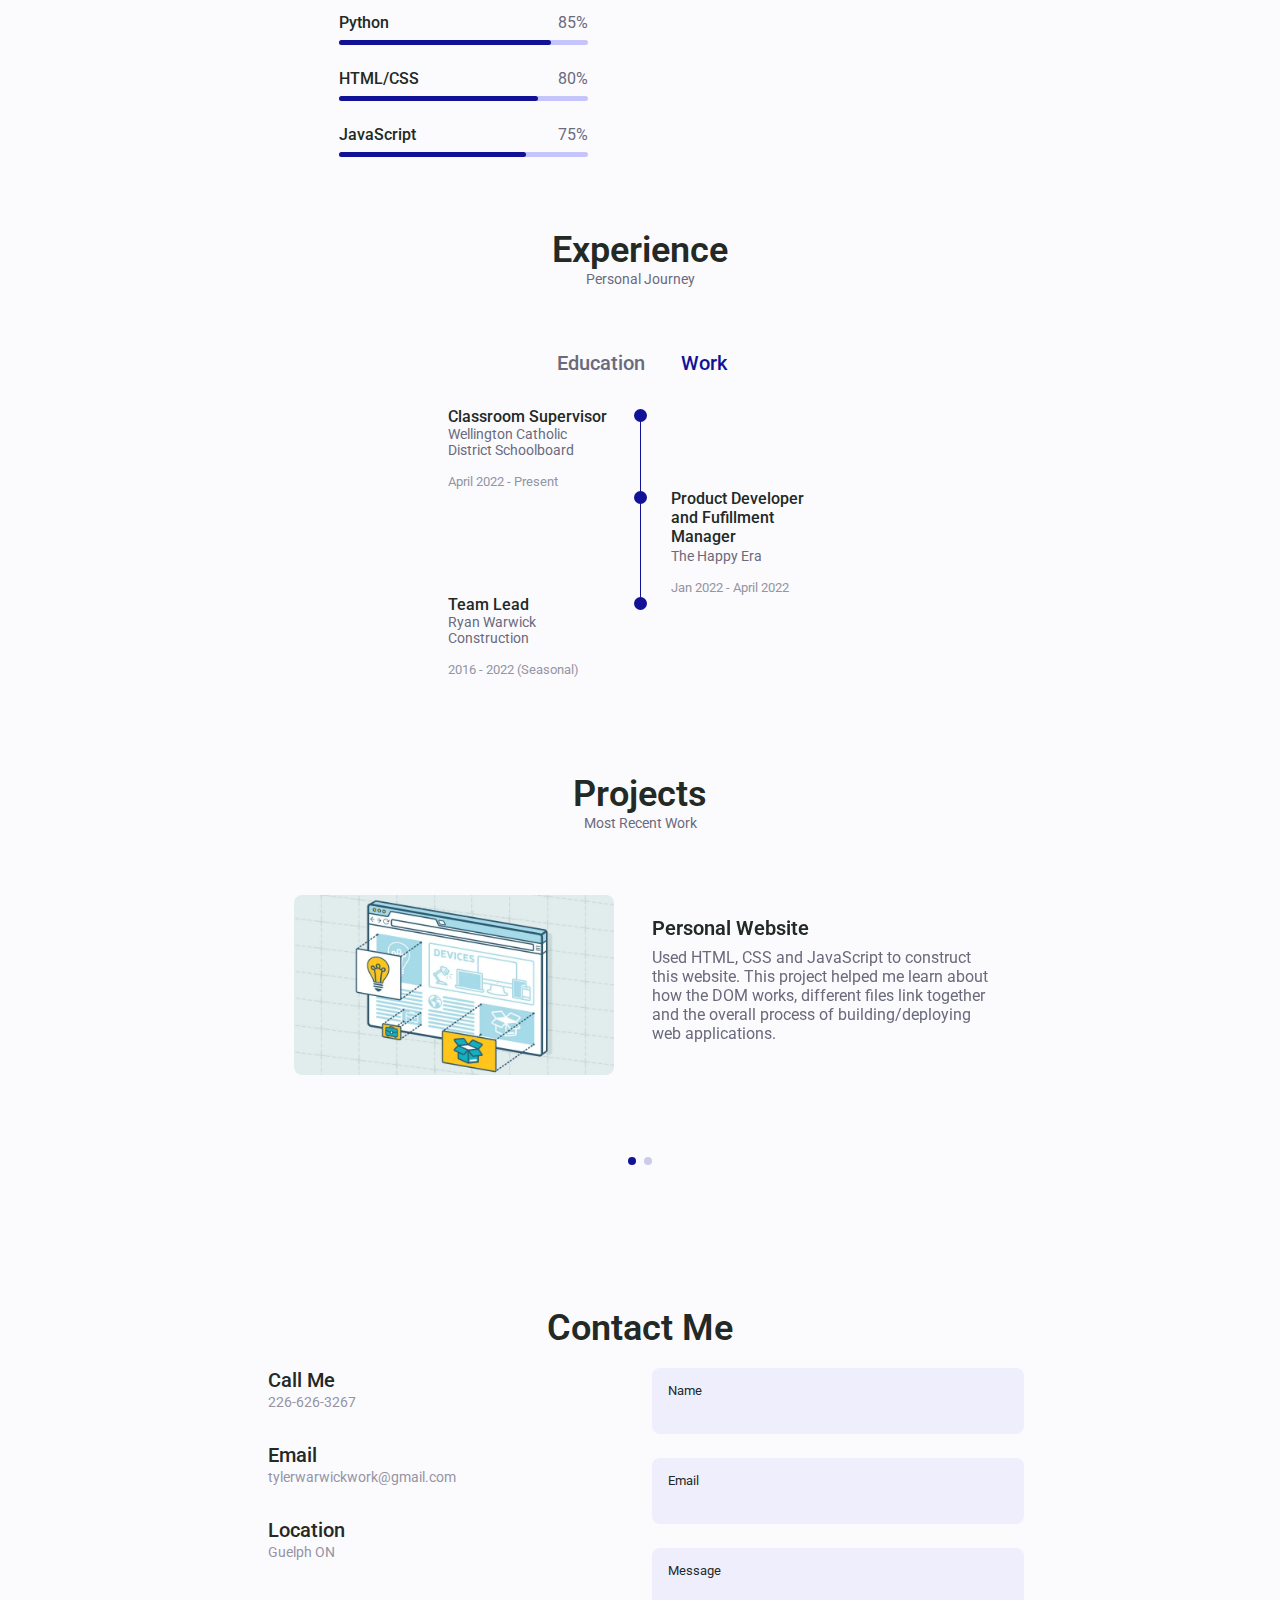
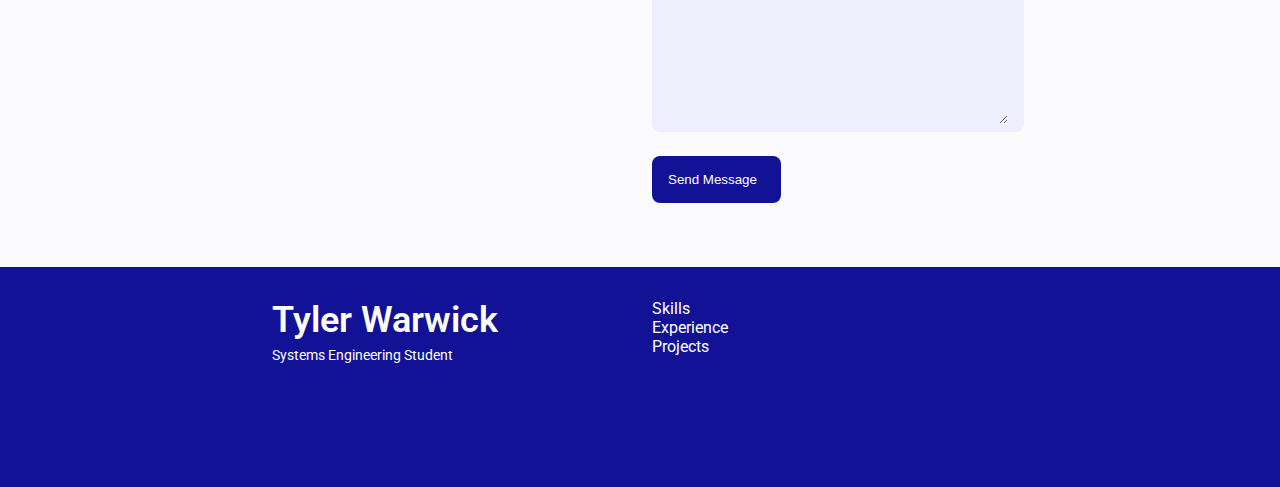
==== commit 9d519585: "Updated Job Title" ====
--- a/index.html
+++ b/index.html
@@ -454,7 +454,7 @@
                         <!-- @@@@@@@@@@@@@@@@@@@@ Experience 3 @@@@@@@@@@@@@@@@@@@@ -->
                         <div class="qual__data">
                             <div>
-                                <h3 class="qual__title">Construction</h3>
+                                <h3 class="qual__title">Team Lead</h3>
                                 <span class="qual__subtitle">Ryan Warwick Construction</span>
                                 <div class="qual__calender">
                                     <i class="uil uil-calendar-alt"></i>
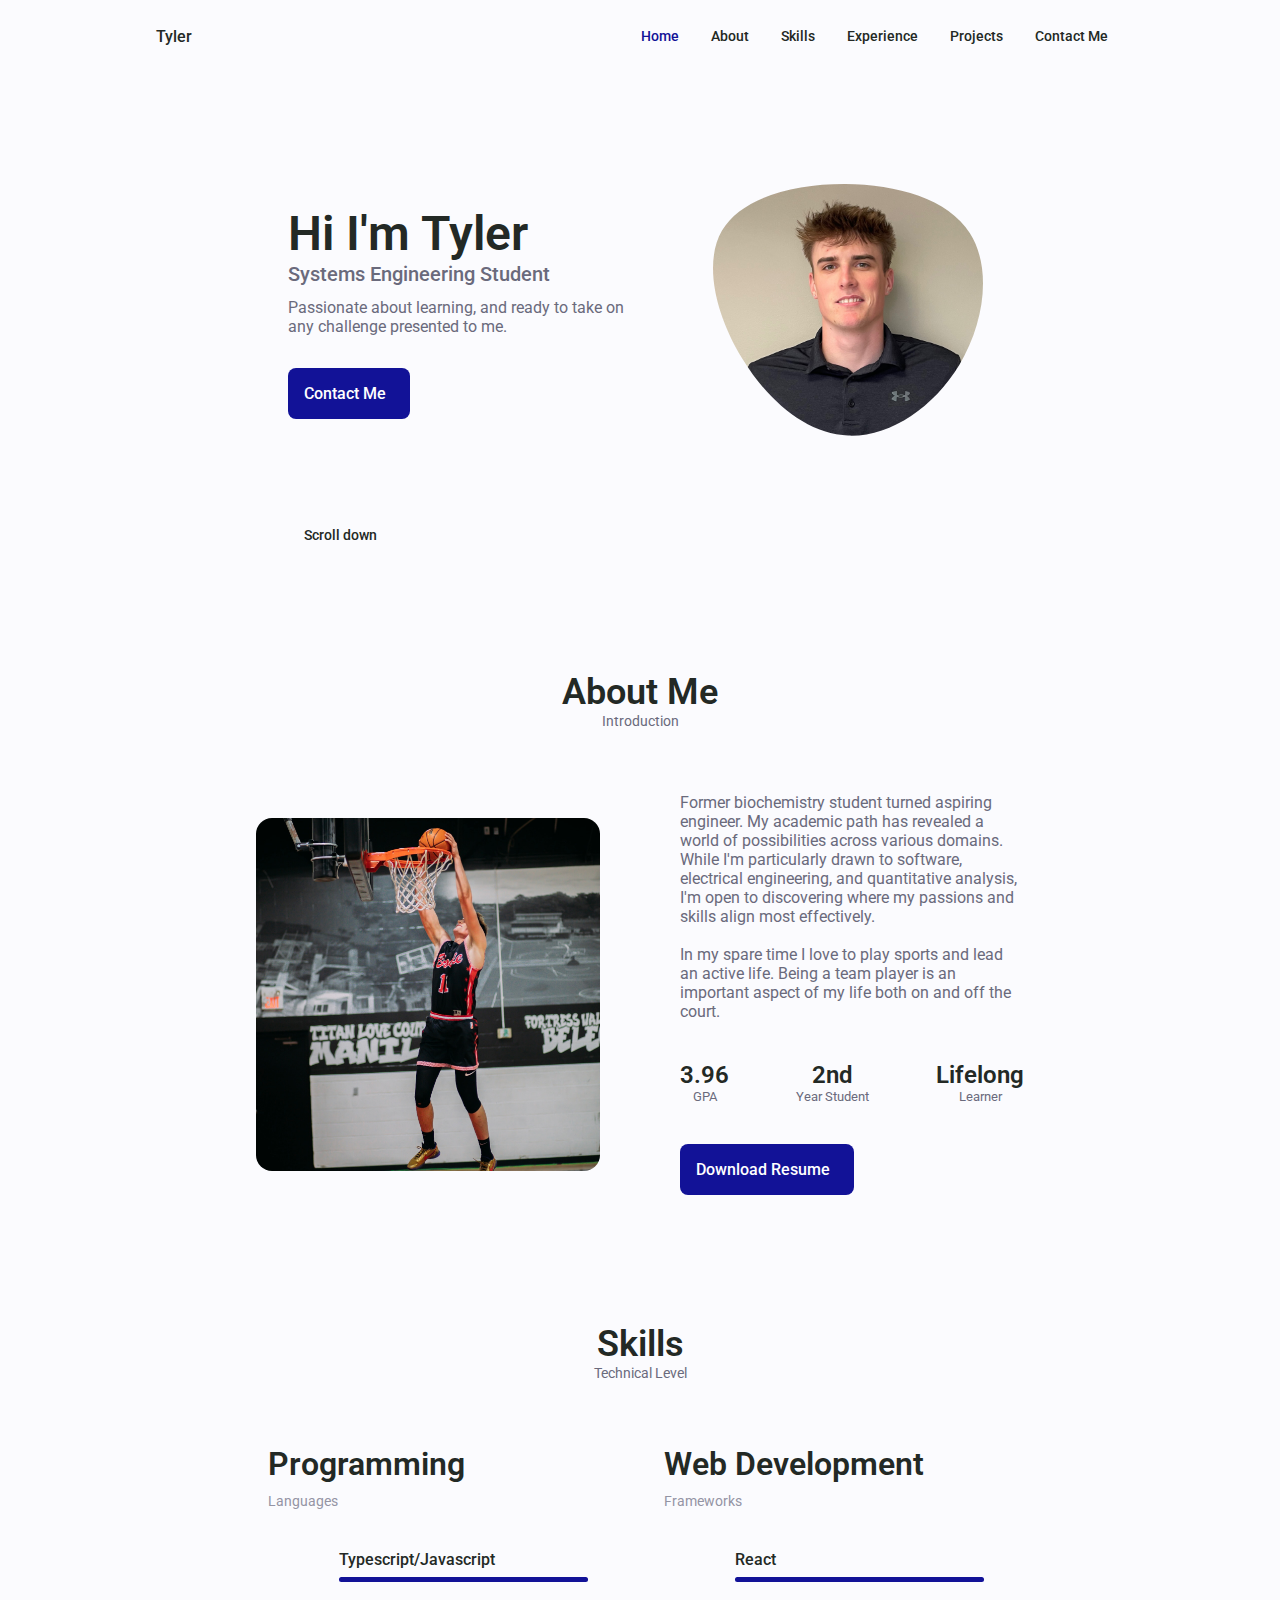
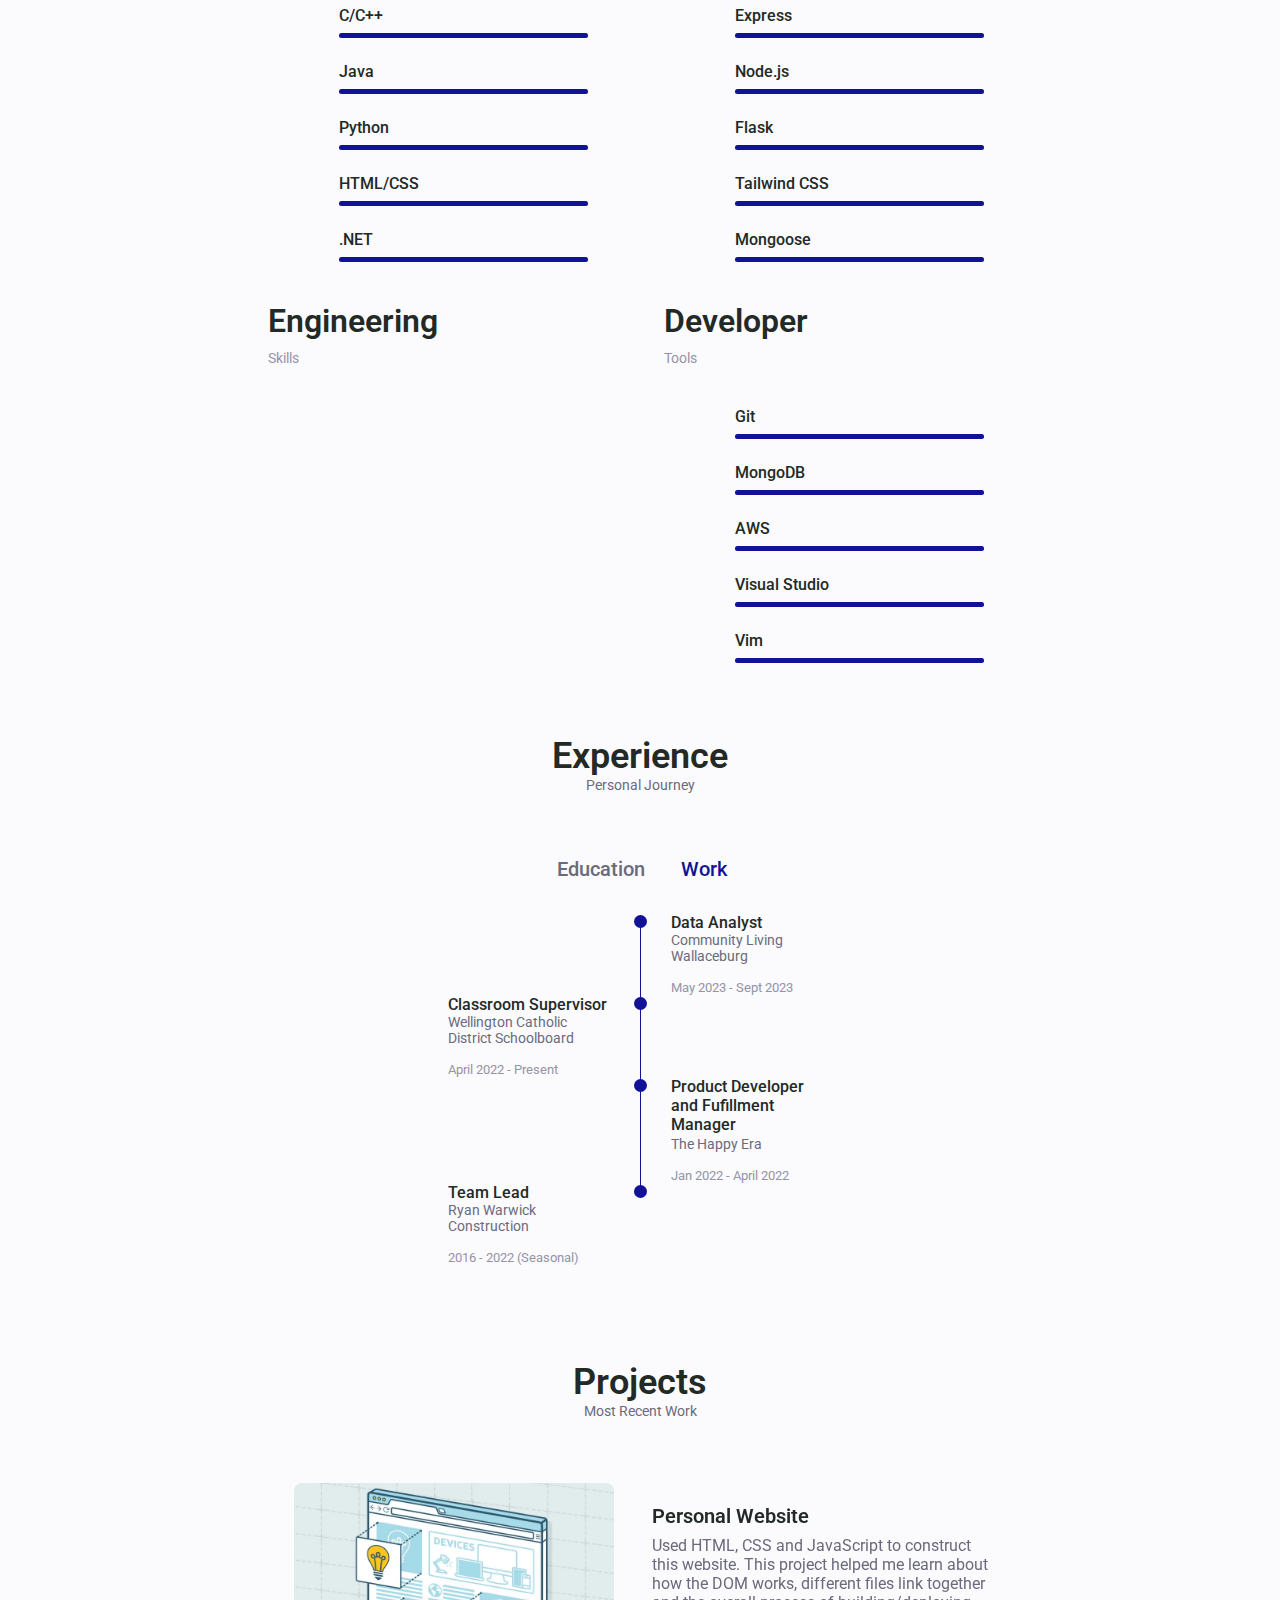
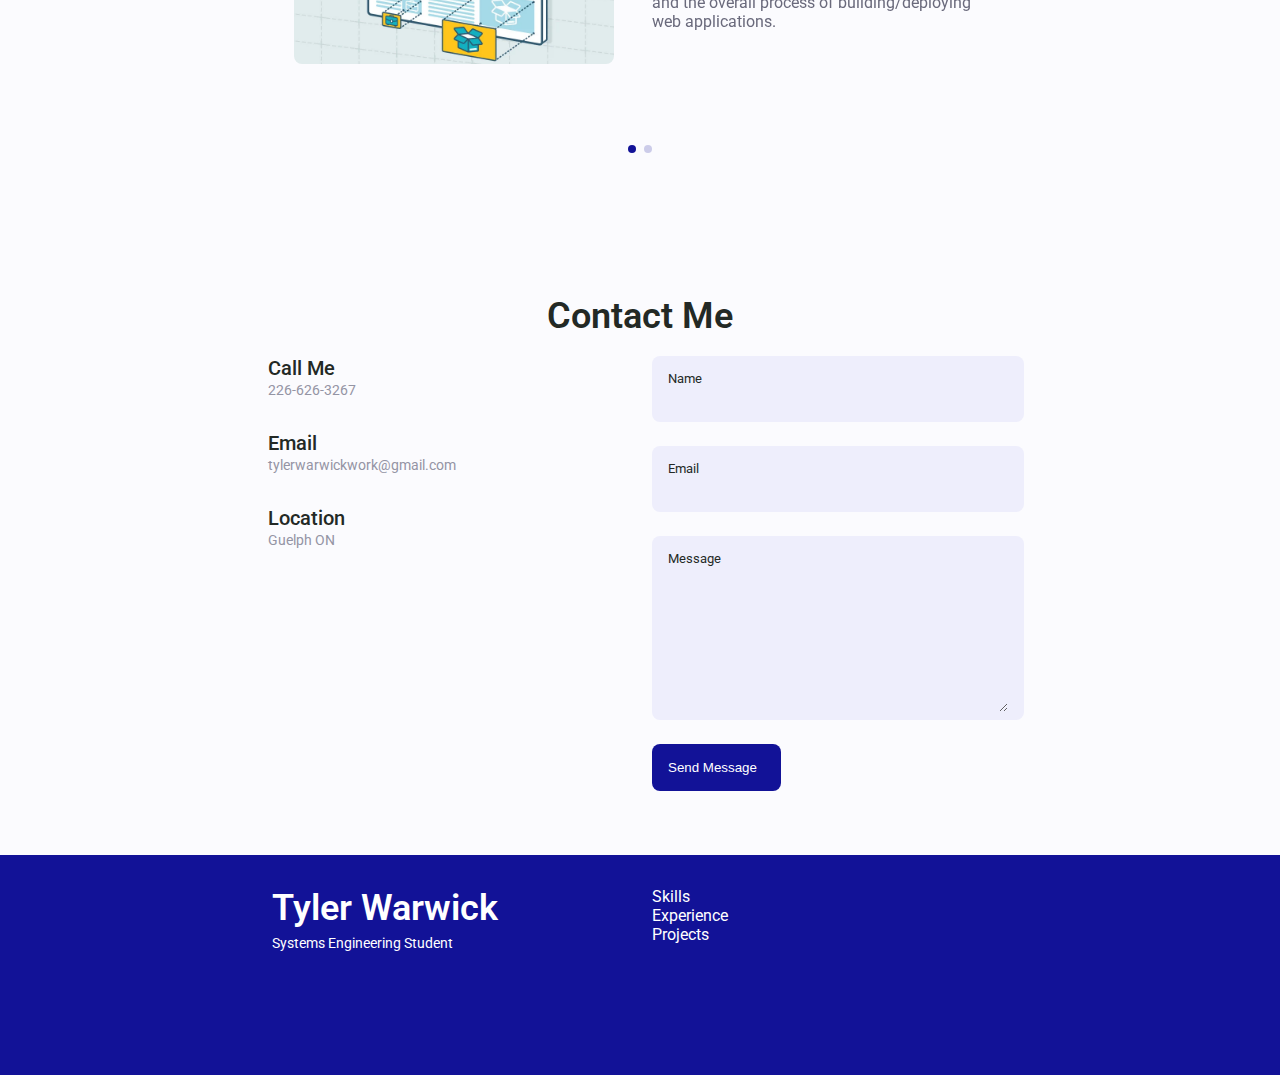
==== commit 9e936dd7: "Updating skills n info" ====
--- a/index.html
+++ b/index.html
@@ -99,7 +99,7 @@
                                 129.362C2.45775 97.8511 -7.48481 59.1033 6.67581 34.5279C20.9871 10.1032 59.7028 
                                 -0.149132 97.9666 0.00163737C136.23 0.303176 174.193 10.857 190.312 36.4879Z"/>
 
-                                <image class="home__blob-img" x='-12' y='-60' xlink:href="assets/media/heady2.jpg"/>
+                                <image class="home__blob-img" x='-12' y='-50' xlink:href="assets/media/IMG_8484.jpeg"/>
                             </g>
                         </svg>
                     </div>
@@ -137,20 +137,23 @@
 
                 <div class="about__data">
                     <p class="about__description">
-                        Former biochemistry student turned aspiring engineer. Pursuing software, hardware or some combination. 
-                        Learning as much as I can and remembering to enjoy the process. <br> <br>
+                        Former biochemistry student turned aspiring engineer. My academic path has revealed 
+                        a world of possibilities across various domains. While I'm particularly drawn to software, 
+                        electrical engineering, and quantitative analysis, I'm open to discovering where my passions and 
+                        skills align most effectively.
+                         <br> <br>
                         In my spare time I love to play sports and lead an active life. 
                         Being a team player is an important aspect of my life both on and off the court. 
                     </p>
 
                     <div class="about__info">
                         <div>
-                            <span class="about__info-title">3.94</span>
+                            <span class="about__info-title">3.96</span>
                             <span class="about__info-name"> GPA </span>
                         </div>
 
                         <div>
-                            <span class="about__info-title">3rd </span>
+                            <span class="about__info-title">2nd </span>
                             <span class="about__info-name"> Year Student </span>
                         </div>
 
@@ -161,7 +164,7 @@
                     </div>
 
                     <div class="about__buttons">
-                        <a download="" href="assets/media/tyler-warwick-resume.pdf" class="button button--flex">
+                        <a download="" href="assets/media/TW_Resume_2023.pdf" class="button button--flex">
                             Download Resume<i class="uil uil-download-alt button__icon"></i>
                         </a>
                     </div>
@@ -182,7 +185,7 @@
 
                         <div>
                             <h1 class="skills__titles"> Programming </h1>
-                            <span class="skills__subtitle"> Skills </span>
+                            <span class="skills__subtitle"> Languages </span>
                         </div>
 
                         <i class="uil uil-angle-down skills__arrow"></i>
@@ -191,58 +194,152 @@
                     <div class="skills__list grid">
                         <div class="skills__data">
                             <div class="skills__titles">
+                                <h3 class="skills__name"> Typescript/Javascript </h3>
+                                <!-- <span class="skills__number"> 90% </span> -->
+                            </div>
+
+                            <div class="skills__bar">
+                                <span class="skills__percentage skills__default"></span>
+                            </div>
+                        </div>
+
+                        <div class="skills__data">
+                            <div class="skills__titles">
                                 <h3 class="skills__name"> C/C++ </h3>
-                                <span class="skills__number"> 90% </span>
-                            </div>
-
-                            <div class="skills__bar">
-                                <span class="skills__percentage skills__c"></span>
+                                <!-- <span class="skills__number"> 90% </span> -->
+                            </div>
+
+                            <div class="skills__bar">
+                                <span class="skills__percentage skills__default"></span>
                             </div>
                         </div>
 
                         <div class="skills__data">
                             <div class="skills__titles">
                                 <h3 class="skills__name"> Java </h3>
-                                <span class="skills__number"> 85% </span>
-                            </div>
-
-                            <div class="skills__bar">
-                                <span class="skills__percentage skills__java"></span>
+                                <!-- <span class="skills__number"> 90% </span> -->
+                            </div>
+
+                            <div class="skills__bar">
+                                <span class="skills__percentage skills__default"></span>
                             </div>
                         </div>
 
                         <div class="skills__data">
                             <div class="skills__titles">
                                 <h3 class="skills__name"> Python </h3>
-                                <span class="skills__number"> 85% </span>
-                            </div>
-
-                            <div class="skills__bar">
-                                <span class="skills__percentage skills__python"></span>
+                                <!-- <span class="skills__number"> 90% </span> -->
+                            </div>
+
+                            <div class="skills__bar">
+                                <span class="skills__percentage skills__default"></span>
                             </div>
                         </div>
 
                         <div class="skills__data">
                             <div class="skills__titles">
                                 <h3 class="skills__name"> HTML/CSS </h3>
-                                <span class="skills__number"> 80% </span>
-                            </div>
-
-                            <div class="skills__bar">
-                                <span class="skills__percentage skills__html"></span>
-                            </div>
-                        </div> 
-
-                        <div class="skills__data">
-                            <div class="skills__titles">
-                                <h3 class="skills__name"> JavaScript </h3>
-                                <span class="skills__number"> 75% </span>
-                            </div>
-
-                            <div class="skills__bar">
-                                <span class="skills__percentage skills__javascript"></span>
-                            </div>
-                        </div> 
+                                <!-- <span class="skills__number"> 90% </span> -->
+                            </div>
+
+                            <div class="skills__bar">
+                                <span class="skills__percentage skills__default"></span>
+                            </div>
+                        </div>
+
+                        <div class="skills__data">
+                            <div class="skills__titles">
+                                <h3 class="skills__name"> .NET </h3>
+                                <!-- <span class="skills__number"> 90% </span> -->
+                            </div>
+
+                            <div class="skills__bar">
+                                <span class="skills__percentage skills__default"></span>
+                            </div>
+                        </div>
+
+                    </div> 
+                </div>
+
+                <!-- Frameworks -->
+                <div class="skills__content skills__open">
+                    <div class="skills__header">
+                        <i class="uil  uil-programming-language skills__icon"></i>
+
+                        <div>
+                            <h1 class="skills__titles"> Web Development</h1>
+                            <span class="skills__subtitle"> Frameworks </span>
+                        </div>
+
+                        <i class="uil uil-angle-down skills__arrow"></i>
+                    </div>
+
+                    <div class="skills__list grid">
+                        <div class="skills__data">
+                            <div class="skills__titles">
+                                <h3 class="skills__name"> React </h3>
+                                <!-- <span class="skills__number"> 90% </span> -->
+                            </div>
+
+                            <div class="skills__bar">
+                                <span class="skills__percentage skills__default"></span>
+                            </div>
+                        </div>
+
+                        <div class="skills__data">
+                            <div class="skills__titles">
+                                <h3 class="skills__name"> Express </h3>
+                                <!-- <span class="skills__number"> 90% </span> -->
+                            </div>
+
+                            <div class="skills__bar">
+                                <span class="skills__percentage skills__default"></span>
+                            </div>
+                        </div>
+
+                        <div class="skills__data">
+                            <div class="skills__titles">
+                                <h3 class="skills__name"> Node.js </h3>
+                                <!-- <span class="skills__number"> 90% </span> -->
+                            </div>
+
+                            <div class="skills__bar">
+                                <span class="skills__percentage skills__default"></span>
+                            </div>
+                        </div>
+
+                        <div class="skills__data">
+                            <div class="skills__titles">
+                                <h3 class="skills__name"> Flask </h3>
+                                <!-- <span class="skills__number"> 90% </span> -->
+                            </div>
+
+                            <div class="skills__bar">
+                                <span class="skills__percentage skills__default"></span>
+                            </div>
+                        </div>
+
+                        <div class="skills__data">
+                            <div class="skills__titles">
+                                <h3 class="skills__name"> Tailwind CSS </h3>
+                                <!-- <span class="skills__number"> 90% </span> -->
+                            </div>
+
+                            <div class="skills__bar">
+                                <span class="skills__percentage skills__default"></span>
+                            </div>
+                        </div>
+
+                        <div class="skills__data">
+                            <div class="skills__titles">
+                                <h3 class="skills__name"> Mongoose </h3>
+                                <!-- <span class="skills__number"> 90% </span> -->
+                            </div>
+
+                            <div class="skills__bar">
+                                <span class="skills__percentage skills__default"></span>
+                            </div>
+                        </div>
 
                     </div> 
                 </div>
@@ -264,54 +361,122 @@
                         <div class="skills__data">
                             <div class="skills__titles">
                                 <h3 class="skills__name"> SolidWorks </h3>
-                                <span class="skills__number"> 90% </span>
-                            </div>
-
-                            <div class="skills__bar">
-                                <span class="skills__percentage skills__solidworks"></span>
+                            </div>
+
+                            <div class="skills__bar">
+                                <span class="skills__percentage skills__default"></span>
                             </div>
                         </div>
 
                         <div class="skills__data">
                             <div class="skills__titles">
                                 <h3 class="skills__name"> AutoCAD </h3>
-                                <span class="skills__number"> 90% </span>
-                            </div>
-
-                            <div class="skills__bar">
-                                <span class="skills__percentage skills__autocad"></span>
+                            </div>
+
+                            <div class="skills__bar">
+                                <span class="skills__percentage skills__default"></span>
                             </div>
                         </div>
 
                         <div class="skills__data">
                             <div class="skills__titles">
                                 <h3 class="skills__name"> R </h3>
-                                <span class="skills__number"> 85% </span>
-                            </div>
-
-                            <div class="skills__bar">
-                                <span class="skills__percentage skills__r"></span>
+                            </div>
+
+                            <div class="skills__bar">
+                                <span class="skills__percentage skills__default"></span>
                             </div>
                         </div>
 
                         <div class="skills__data">
                             <div class="skills__titles">
                                 <h3 class="skills__name"> MatLAB </h3>
-                                <span class="skills__number"> 80% </span>
-                            </div>
-
-                            <div class="skills__bar">
-                                <span class="skills__percentage skills__matlab"></span>
+                            </div>
+
+                            <div class="skills__bar">
+                                <span class="skills__percentage skills__default"></span>
                             </div>
                         </div> 
                     </div> 
                 </div>
 
+                <!-- Developer Tools -->
+                <div class="skills__content skills__open">
+                    <div class="skills__header">
+                        <i class="uil  uil-code-branch skills__icon"></i>
+
+                        <div>
+                            <h1 class="skills__titles"> Developer </h1>
+                            <span class="skills__subtitle"> Tools </span>
+                        </div>
+
+                        <i class="uil uil-angle-down skills__arrow"></i>
+                    </div>
+
+                    <div class="skills__list grid">
+                        <div class="skills__data">
+                            <div class="skills__titles">
+                                <h3 class="skills__name"> Git </h3>
+                                <!-- <span class="skills__number"> 90% </span> -->
+                            </div>
+
+                            <div class="skills__bar">
+                                <span class="skills__percentage skills__default"></span>
+                            </div>
+                        </div>
+
+                        <div class="skills__data">
+                            <div class="skills__titles">
+                                <h3 class="skills__name"> MongoDB </h3>
+                                <!-- <span class="skills__number"> 90% </span> -->
+                            </div>
+
+                            <div class="skills__bar">
+                                <span class="skills__percentage skills__default"></span>
+                            </div>
+                        </div>
+
+                        <div class="skills__data">
+                            <div class="skills__titles">
+                                <h3 class="skills__name"> AWS </h3>
+                                <!-- <span class="skills__number"> 90% </span> -->
+                            </div>
+
+                            <div class="skills__bar">
+                                <span class="skills__percentage skills__default"></span>
+                            </div>
+                        </div>
+
+                        <div class="skills__data">
+                            <div class="skills__titles">
+                                <h3 class="skills__name"> Visual Studio </h3>
+                                <!-- <span class="skills__number"> 90% </span> -->
+                            </div>
+
+                            <div class="skills__bar">
+                                <span class="skills__percentage skills__default"></span>
+                            </div>
+                        </div>
+
+                        <div class="skills__data">
+                            <div class="skills__titles">
+                                <h3 class="skills__name"> Vim </h3>
+                                <!-- <span class="skills__number"> 90% </span> -->
+                            </div>
+
+                            <div class="skills__bar">
+                                <span class="skills__percentage skills__default"></span>
+                            </div>
+                        </div>
+                    </div> 
+                </div>
 
                 </div>
             </div>
         </section>
 
+
+        
         <!-- @@@@@@@@@@@@@@@@@@@@ Experience @@@@@@@@@@@@@@@@@@@@ -->
         <section class="qual sections" id="experience">
             <h2 class="section__title">Experience</h2>
@@ -413,6 +578,27 @@
 
                     <!-- @@@@@@@@@@@@@@@@@@@@ Experience Content - Work @@@@@@@@@@@@@@@@@@@@ -->
                     <div class="qual__content qual__active" data-content id="work">
+                         <!-- @@@@@@@@@@@@@@@@@@@@ Experience 1 @@@@@@@@@@@@@@@@@@@@ -->
+                         <div class="qual__data">
+                            <div></div>
+
+                            <div>
+                                <span class="qual__rounder"></span>
+                                <span class="qual__line"></span>
+                            </div>
+
+                            <div>
+                                <h3 class="qual__title">Data Analyst</h3>
+                                <span class="qual__subtitle">Community Living Wallaceburg</span>
+                                <div class="qual__calender">
+                                    <i class="uil uil-calendar-alt"></i>
+                                    May 2023 - Sept 2023
+                                </div>
+                            </div>
+
+                           
+                        </div>
+
                         <!-- @@@@@@@@@@@@@@@@@@@@ Experience 1 @@@@@@@@@@@@@@@@@@@@ -->
                         <div class="qual__data">
                             <div>
--- a/assets/css/style.css
+++ b/assets/css/style.css
@@ -493,6 +493,11 @@
 }
 
 /* Come back and change percentage bars when we decide on percentages*/
+.skills__default{
+    width: 100%;
+}
+
+
 .skills__c,
 .skills__autocad,
 .skills__solidworks{
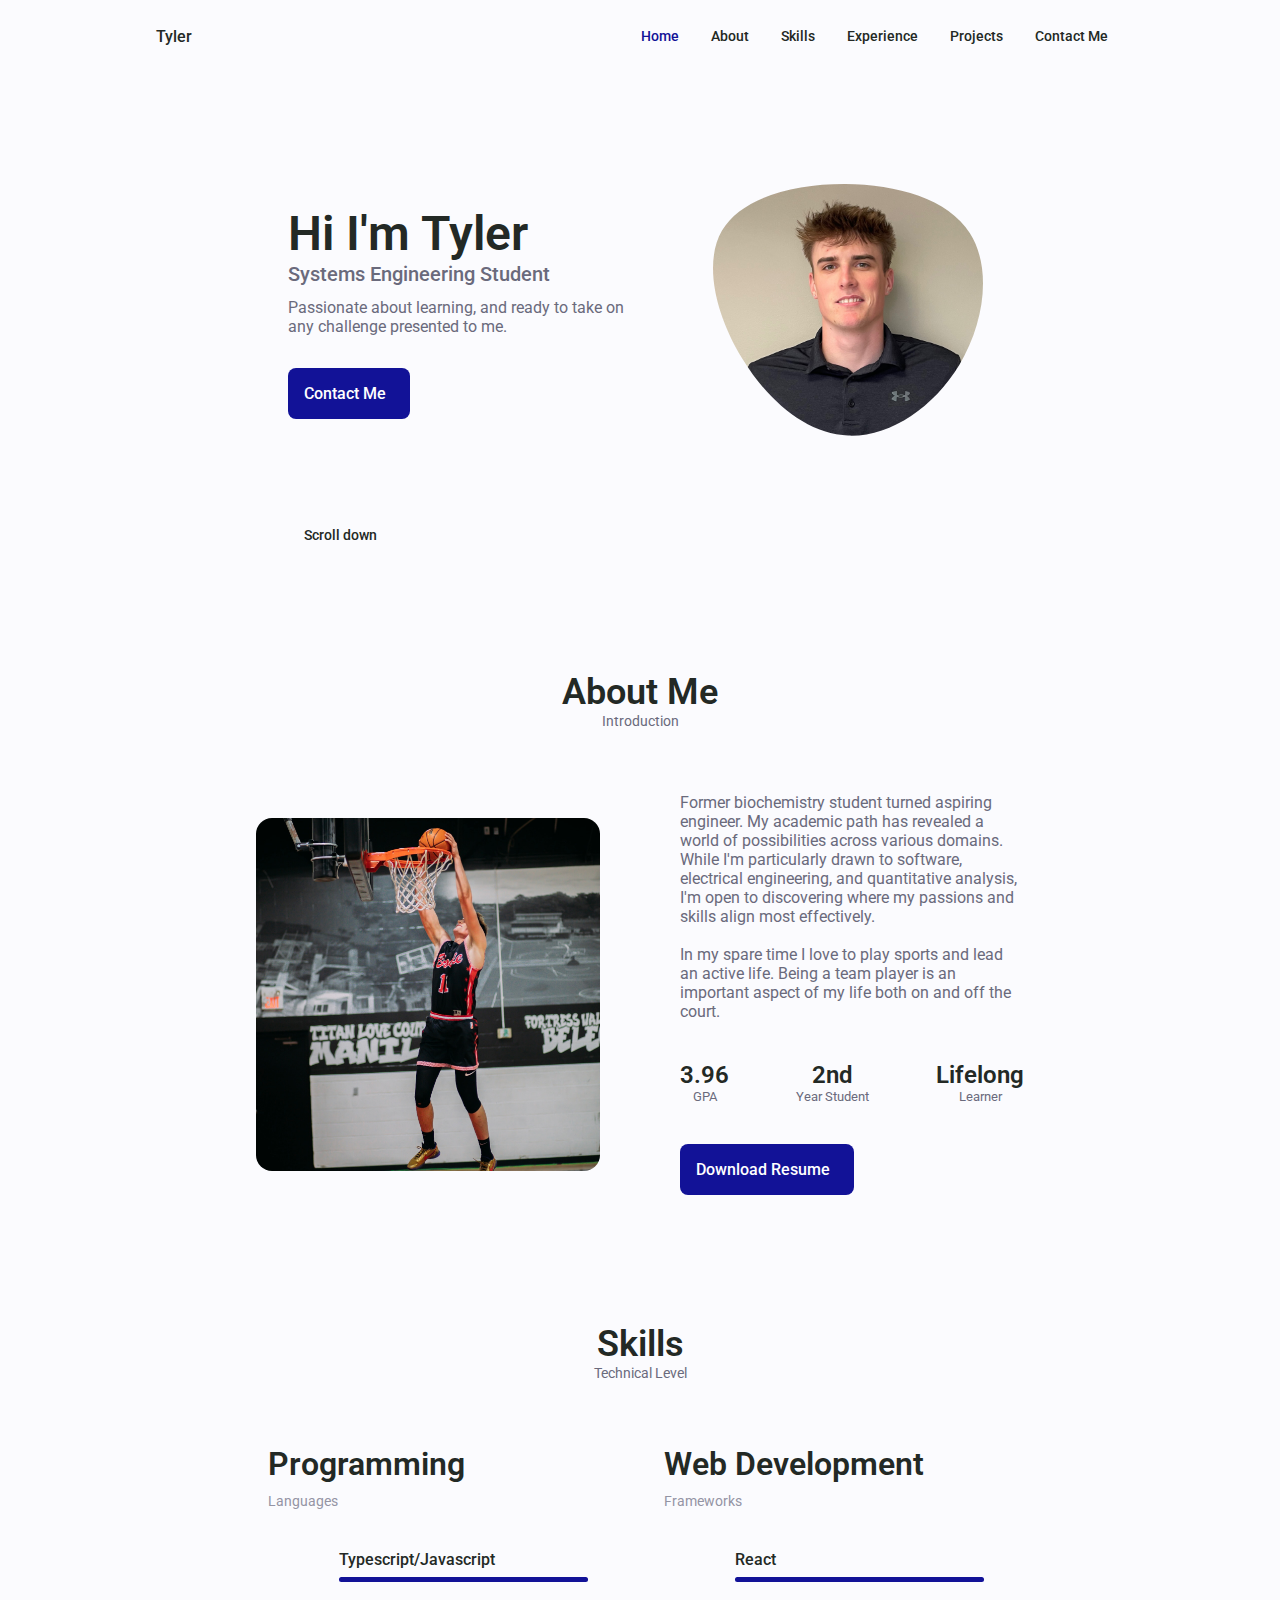
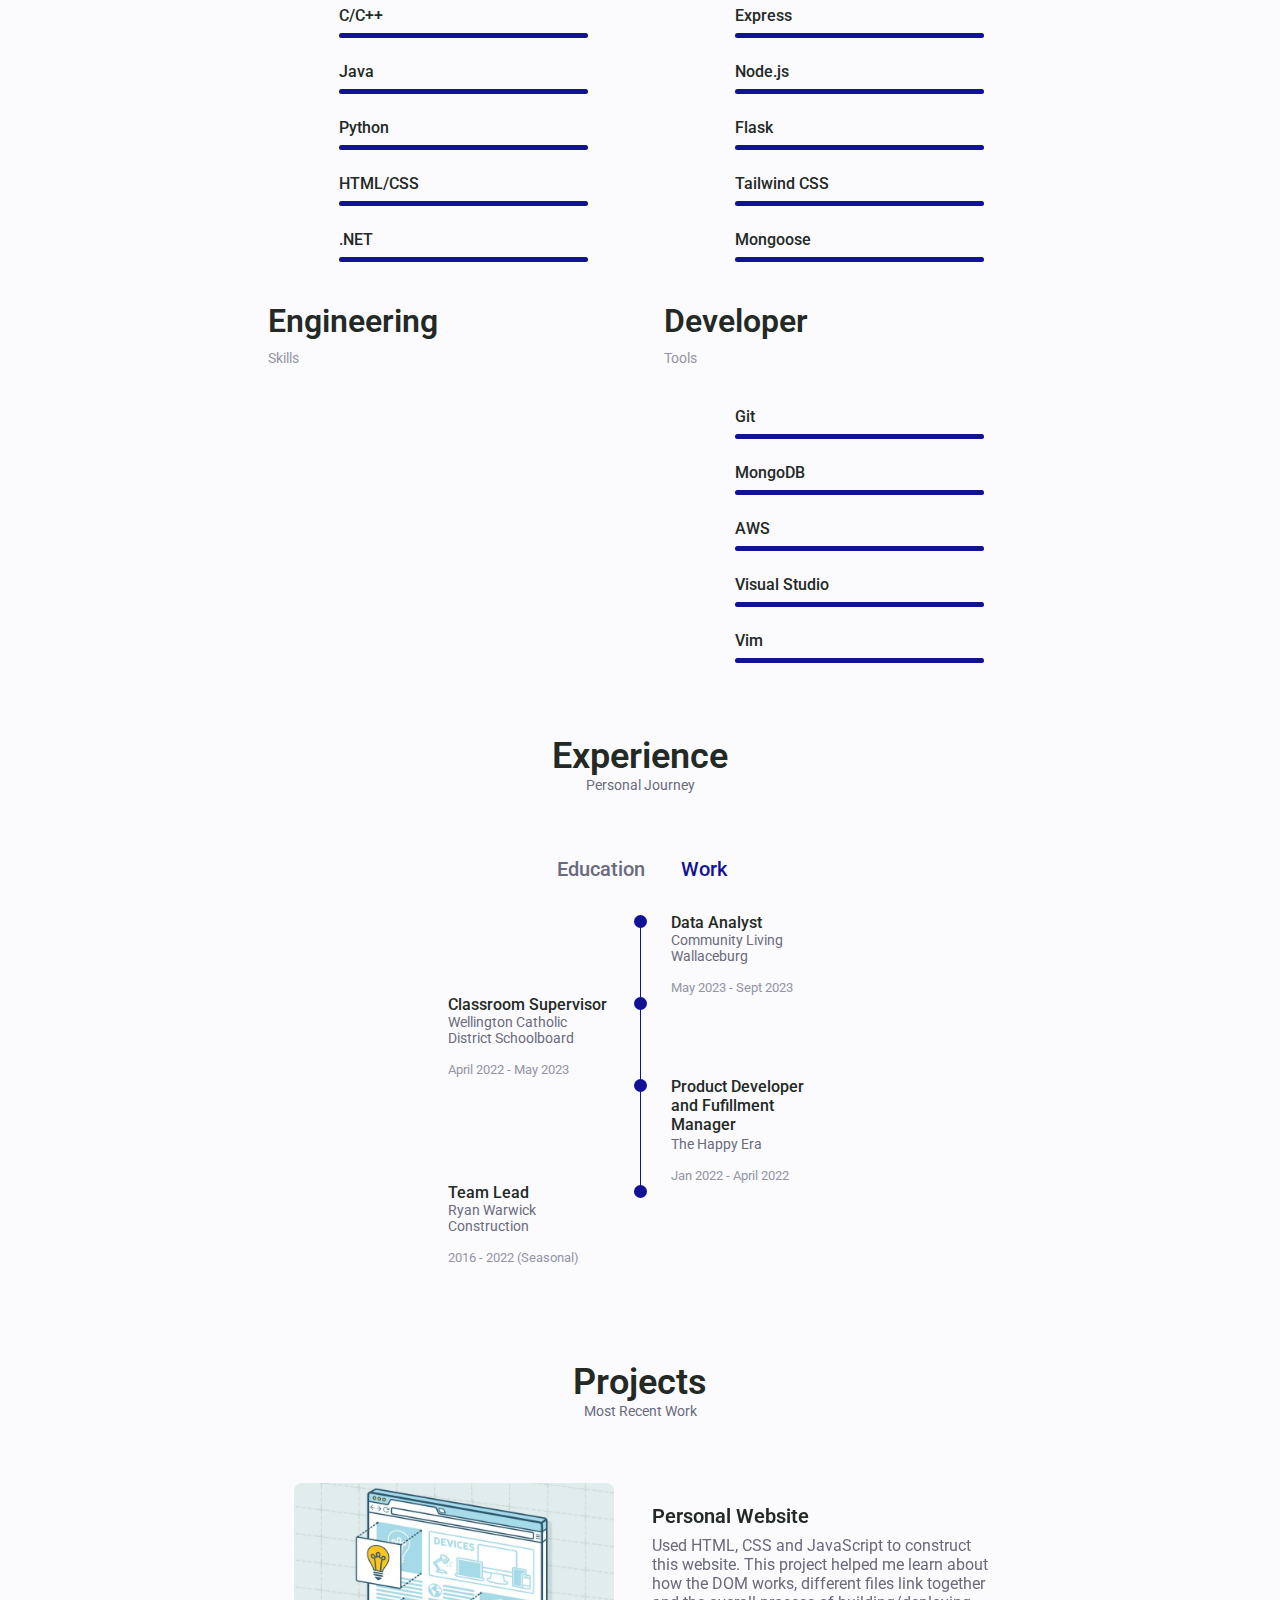
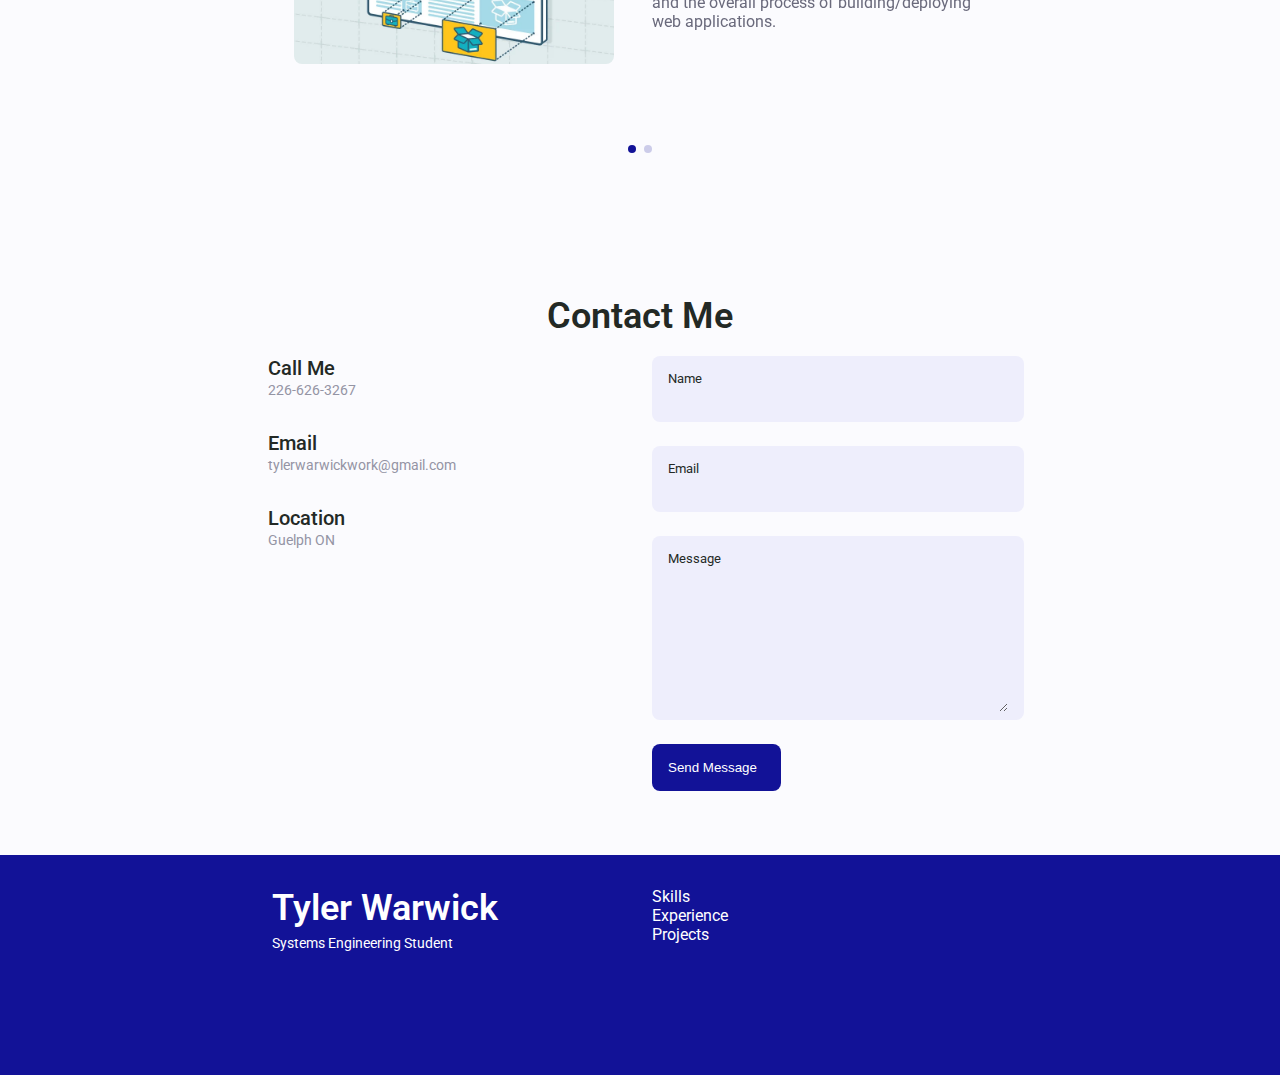
==== commit fc7b28c7: "Set substitute teacher date range" ====
--- a/index.html
+++ b/index.html
@@ -606,7 +606,7 @@
                                 <span class="qual__subtitle">Wellington Catholic District Schoolboard</span>
                                 <div class="qual__calender">
                                     <i class="uil uil-calendar-alt"></i>
-                                    April 2022 - Present
+                                    April 2022 - May 2023
                                 </div>
                             </div>
 
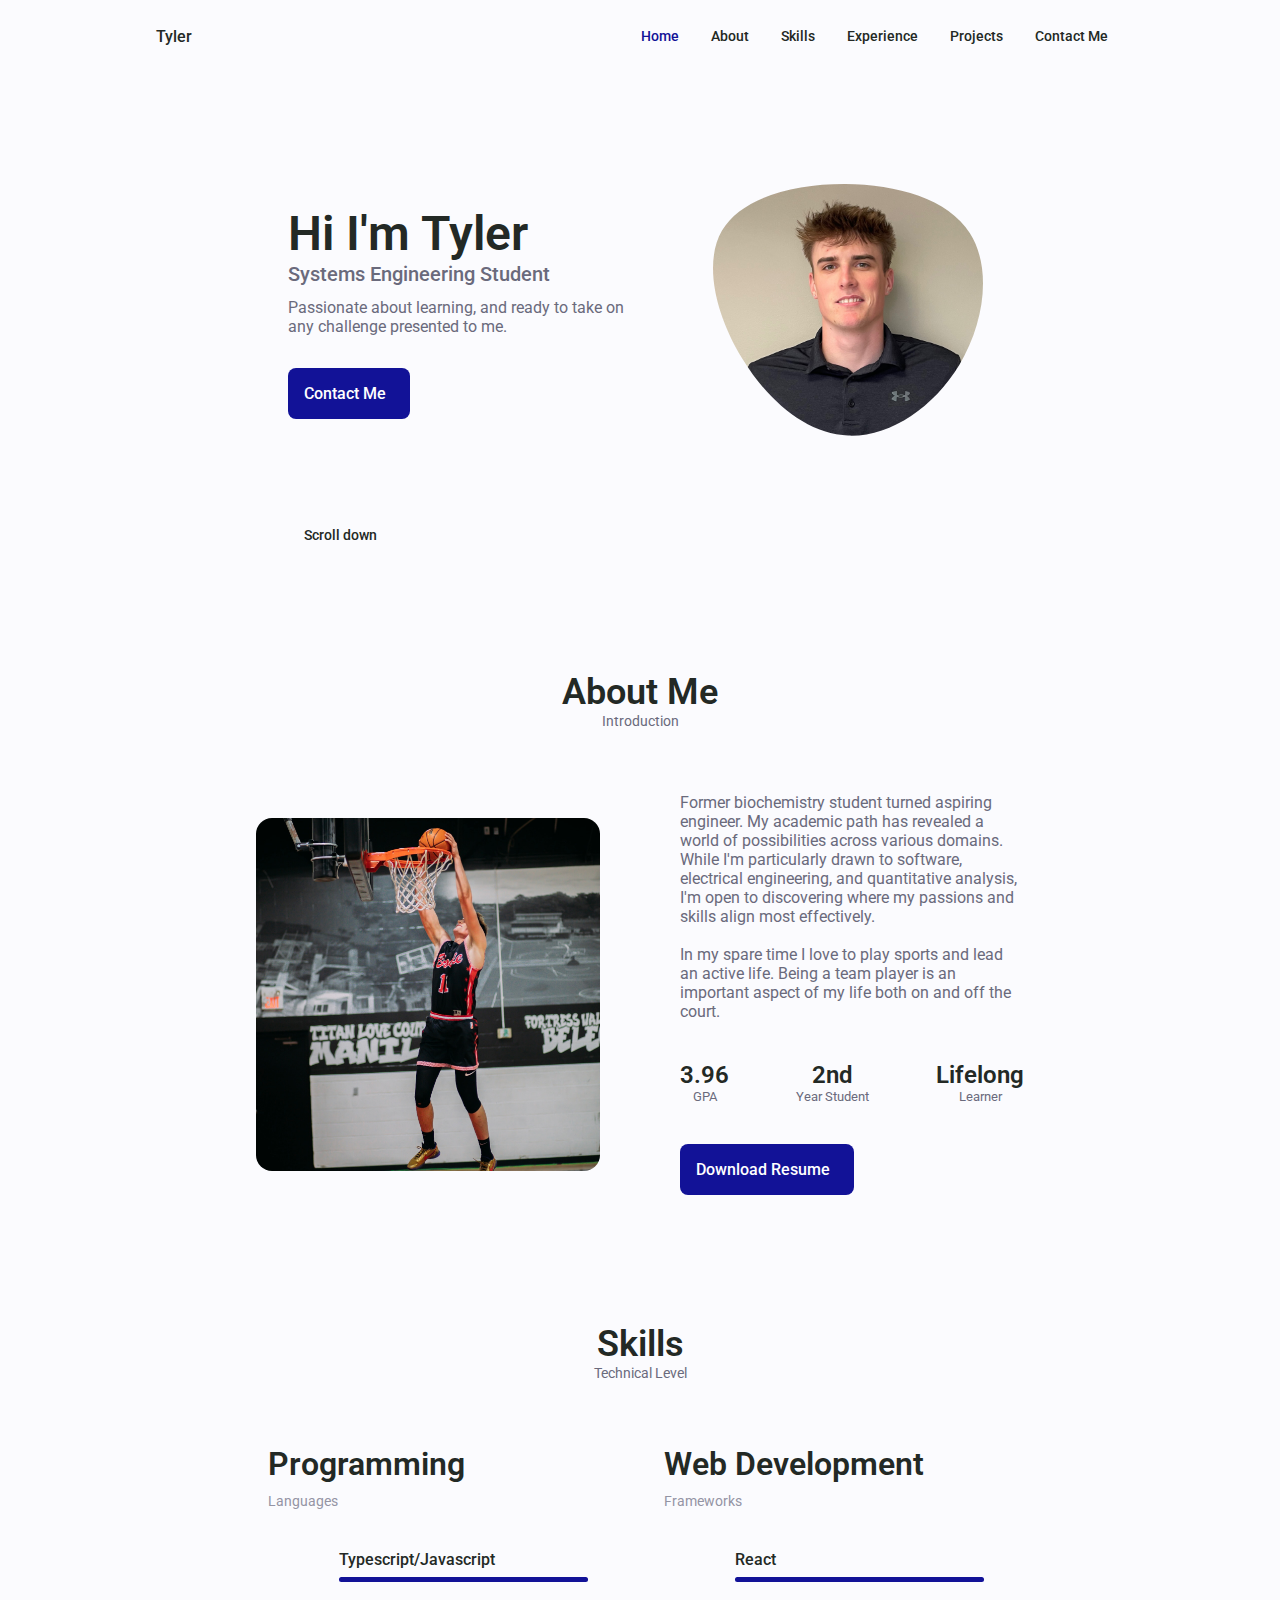
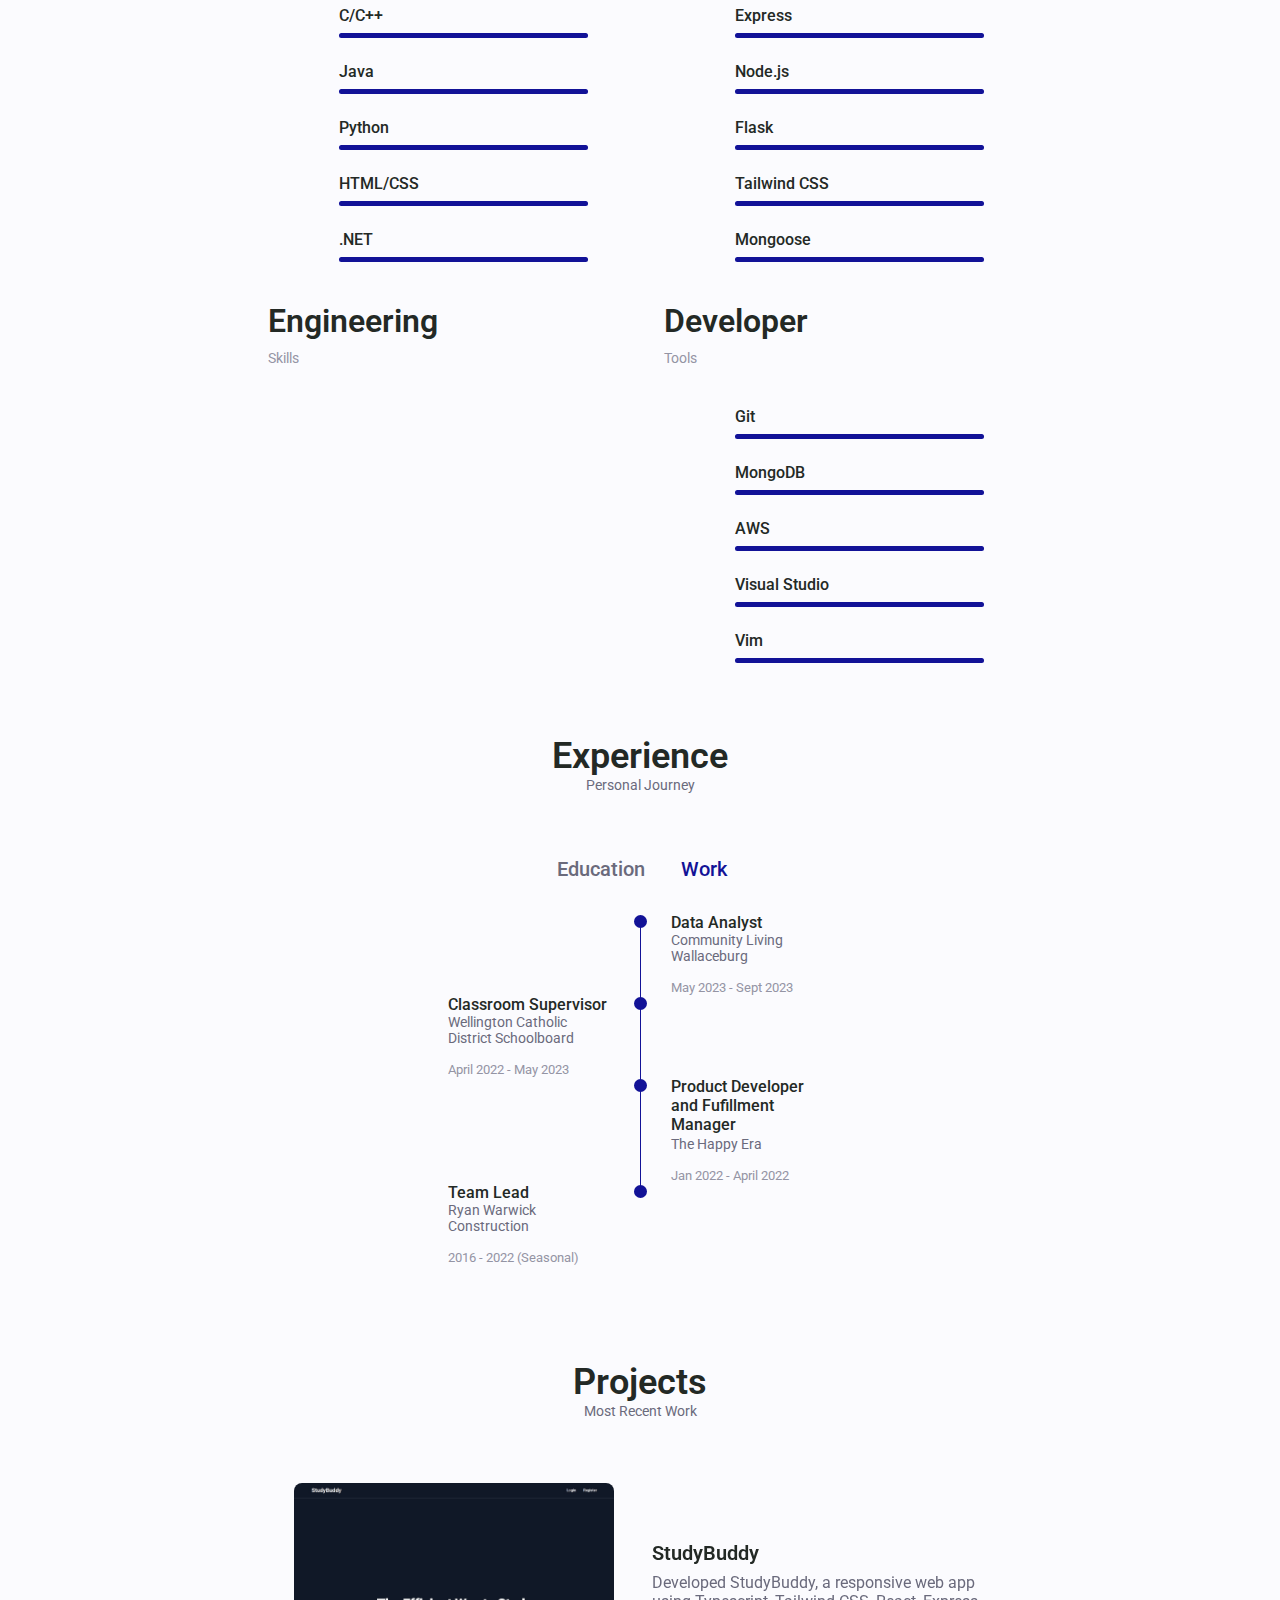
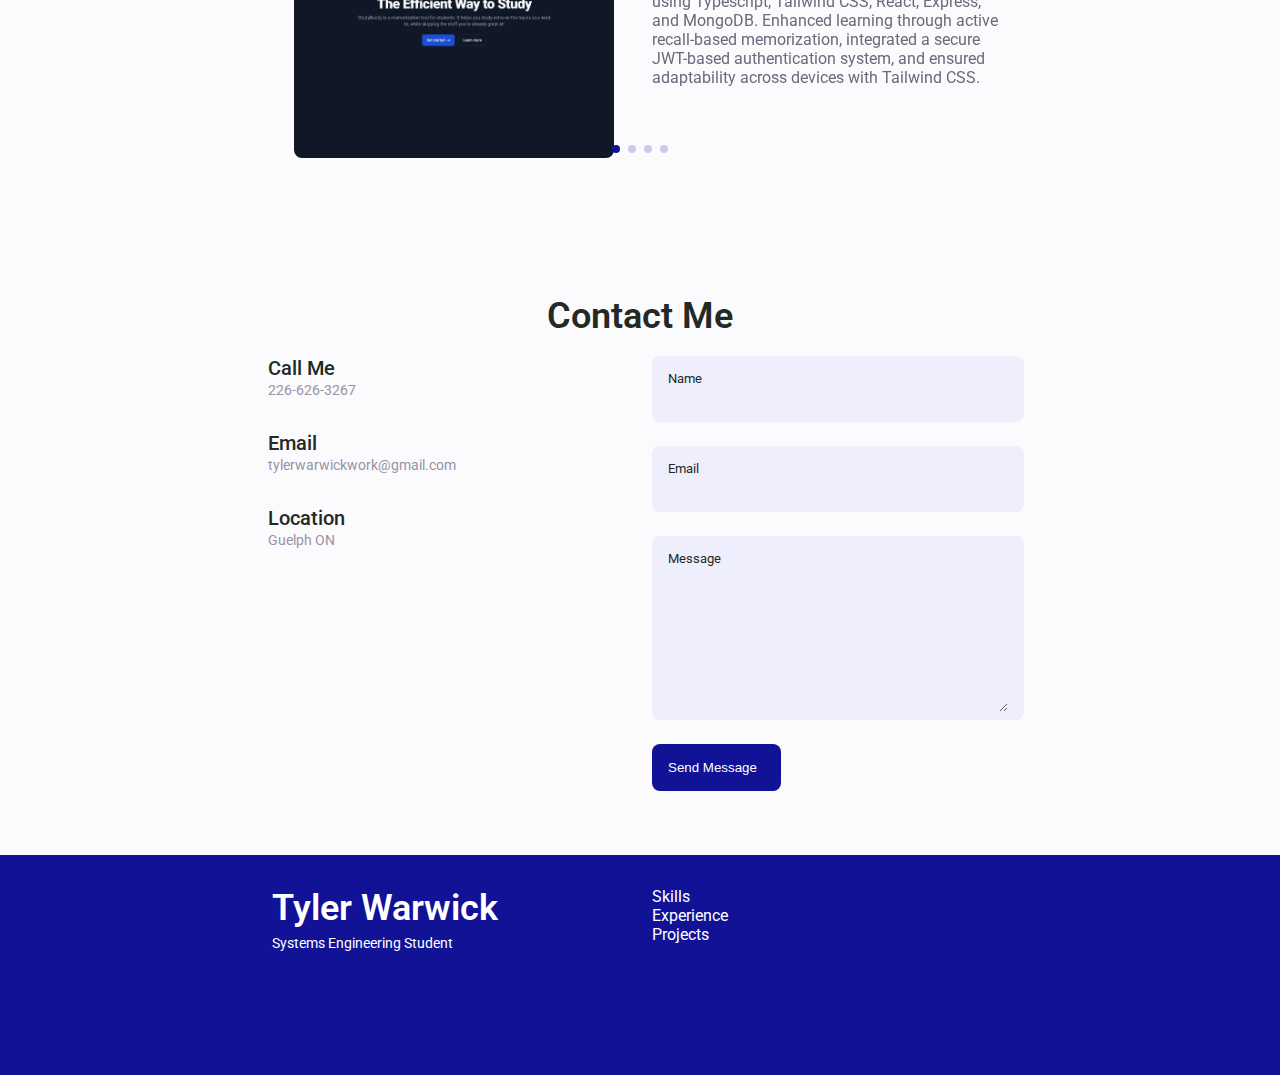
==== commit aa06d917: "Updated projects" ====
--- a/index.html
+++ b/index.html
@@ -664,36 +664,81 @@
 
             <div class="portfolio__container container swiper mySwiper">
                 <div class="swiper-wrapper">
+                    
+
                     <!-- @@@@@@@@@@@@@@@@@@@@ Project 1 @@@@@@@@@@@@@@@@@@@@ -->
+                    <div class="portfolio__content grid swiper-slide">
+                        <img src="assets/media/64dbe24d6afbbf573570d3c2 copy.jpeg" alt="" class="portfolio__img">
+    
+                        <div class="portfolio__data">
+                            <h3 class="portfolio__title">StudyBuddy</h3>
+                            <p class="portfolio__description">
+                                Developed StudyBuddy, a responsive web app using Typescript, 
+                                Tailwind CSS, React, Express, and MongoDB. Enhanced learning 
+                                through active recall-based memorization, integrated a secure 
+                                JWT-based authentication system, and ensured adaptability across
+                                 devices with Tailwind CSS.
+                            </p>
+    
+                        </div>
+                    </div>
+
+                    <!-- @@@@@@@@@@@@@@@@@@@@ Project 2 @@@@@@@@@@@@@@@@@@@@ -->
+                    <div class="portfolio__content grid swiper-slide">
+                        <img src="assets/media/neutral-network-diagram.svg" alt="" class="portfolio__img">
+    
+                        <div class="portfolio__data">
+                            <h3 class="portfolio__title">Digit Recognition Network</h3>
+                            <p class="portfolio__description">
+                                Developed a Digit Recognition Network from scratch 
+                                using Python and NumPy, employing linear algebra concepts
+                                 to achieve 90% accuracy in handwritten digit recognition. 
+                                 Conducted extensive benchmarking, exploring various activation 
+                                 functions, optimization techniques, and hyperparameters to
+                                  ensure optimal model performance.
+                            </p>
+    
+                        </div>
+                    </div>
+
+
+
+                    <!-- @@@@@@@@@@@@@@@@@@@@ Car @@@@@@@@@@@@@@@@@@@@ -->
+                    <div class="portfolio__content grid swiper-slide">
+                        <img src="assets/media/car.JPG" alt="" class="portfolio__img">
+    
+                        <div class="portfolio__data">
+                            <h3 class="portfolio__title">Autonomous Car</h3>
+                            <p class="portfolio__description">
+                                Led the full-cycle development of an autonomous car project,
+                                 seamlessly integrating sensors and DC motors using C/C++ 
+                                 programming and circuitry skills. Designed and optimized 
+                                 breadboard circuits, experimenting with diverse sensors like 
+                                 ultrasonic and infrared for accurate obstacle detection and line following.
+                                
+                            </p>
+    
+                        </div>
+                    </div>
+
+                    <!-- @@@@@@@@@@@@@@@@@@@@ Personal Website @@@@@@@@@@@@@@@@@@@@ -->
                     <div class="portfolio__content grid swiper-slide">
                         <img src="assets/media/website3.webp" alt="" class="portfolio__img">
     
                         <div class="portfolio__data">
                             <h3 class="portfolio__title">Personal Website</h3>
                             <p class="portfolio__description">
-                                Used HTML, CSS and JavaScript to construct this website.  
-                                This project helped me learn about how the DOM works, different files link together
-                                and the overall process of building/deploying web applications.
+                                Designed and developed a personal website using HTML and CSS, 
+                                showcasing my skills, projects, and aspirations. Crafted a responsive 
+                                interface that highlights my journey in engineering and technology.
                             </p>
     
                         </div>
                     </div>
-                    
-                    <!-- @@@@@@@@@@@@@@@@@@@@ Project 2 @@@@@@@@@@@@@@@@@@@@ -->
-                    <div class="portfolio__content grid swiper-slide">
-                        <img src="assets/media/car.JPG" alt="" class="portfolio__img">
-    
-                        <div class="portfolio__data">
-                            <h3 class="portfolio__title">Self Driving Car</h3>
-                            <p class="portfolio__description">
-                                Utilized an Arduino microchip and basic circuitry 
-                                skills to build a car that navigates an obstacle 
-                                course as well as launch a ball autonomously.
-                                
-                            </p>
-    
-                        </div>
-                    </div>
+
+
+
+
                 </div>
     
                 <div class="swiper-button-next">
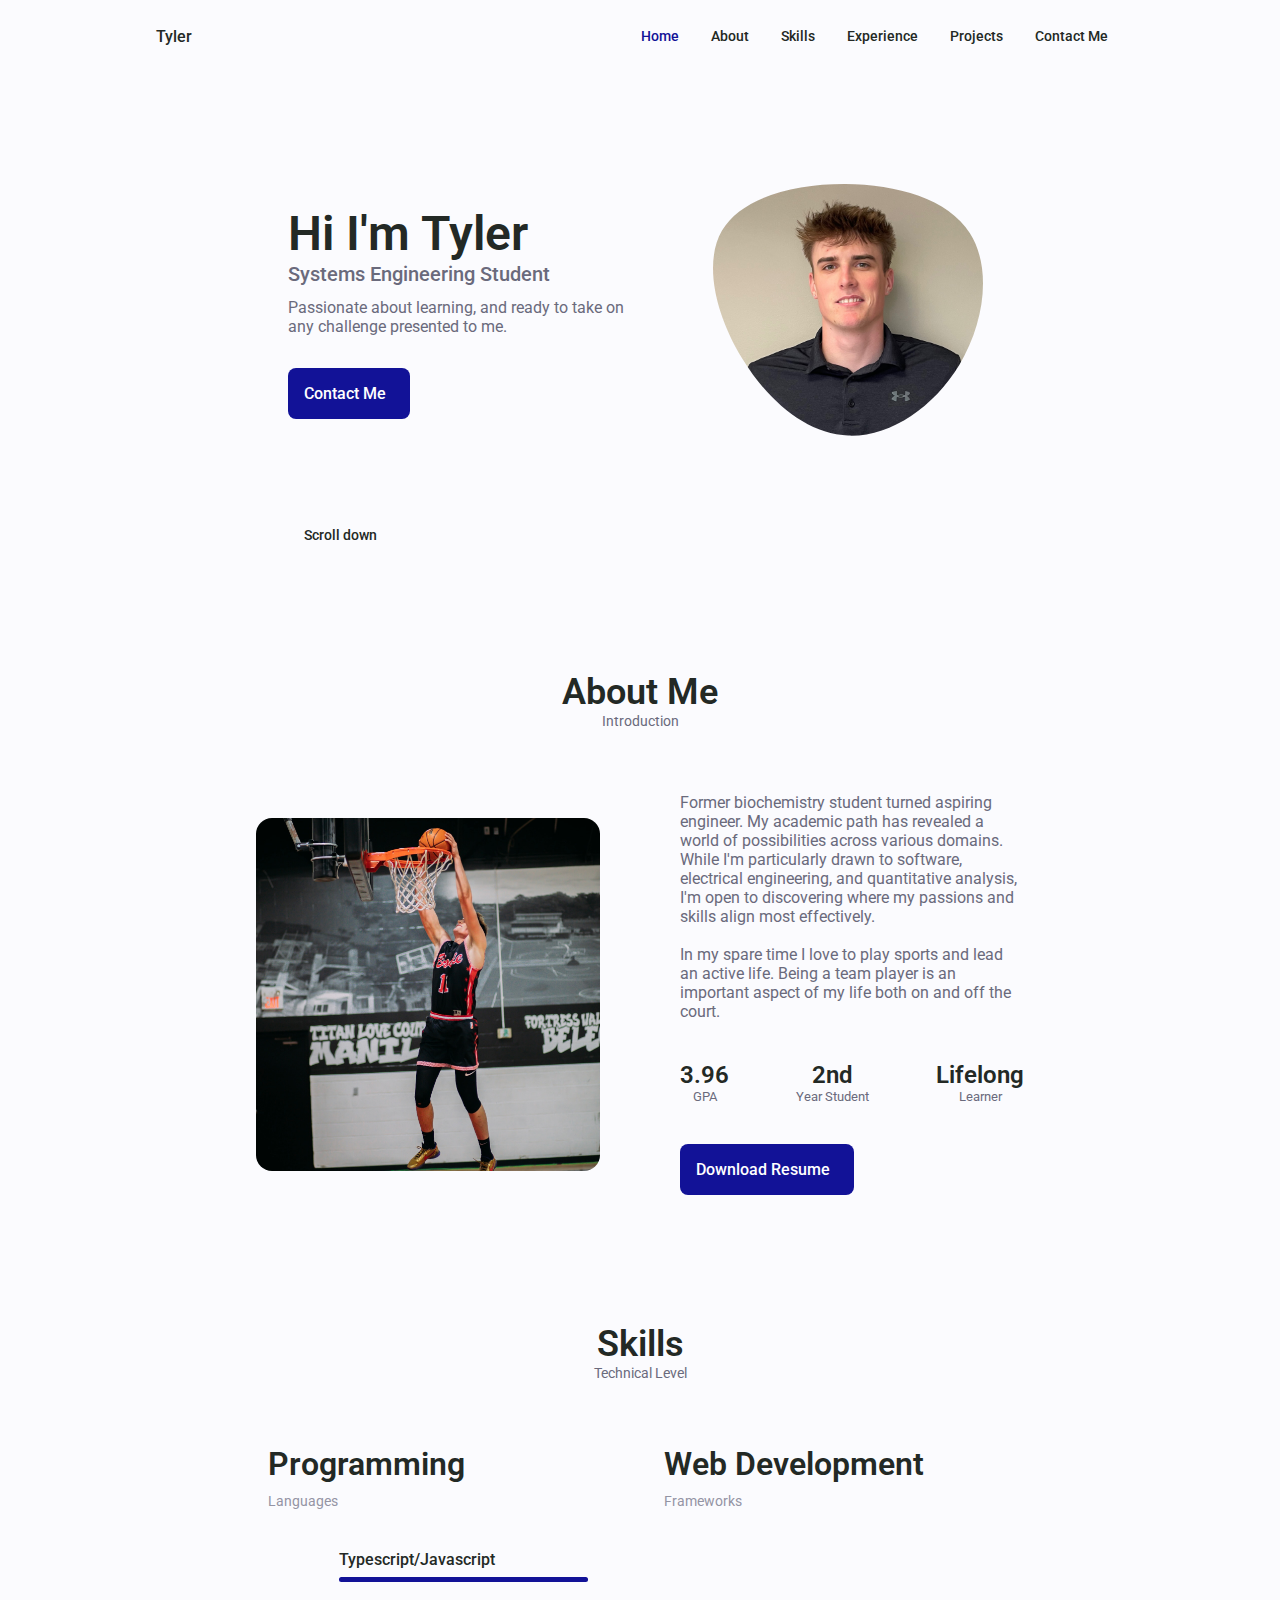
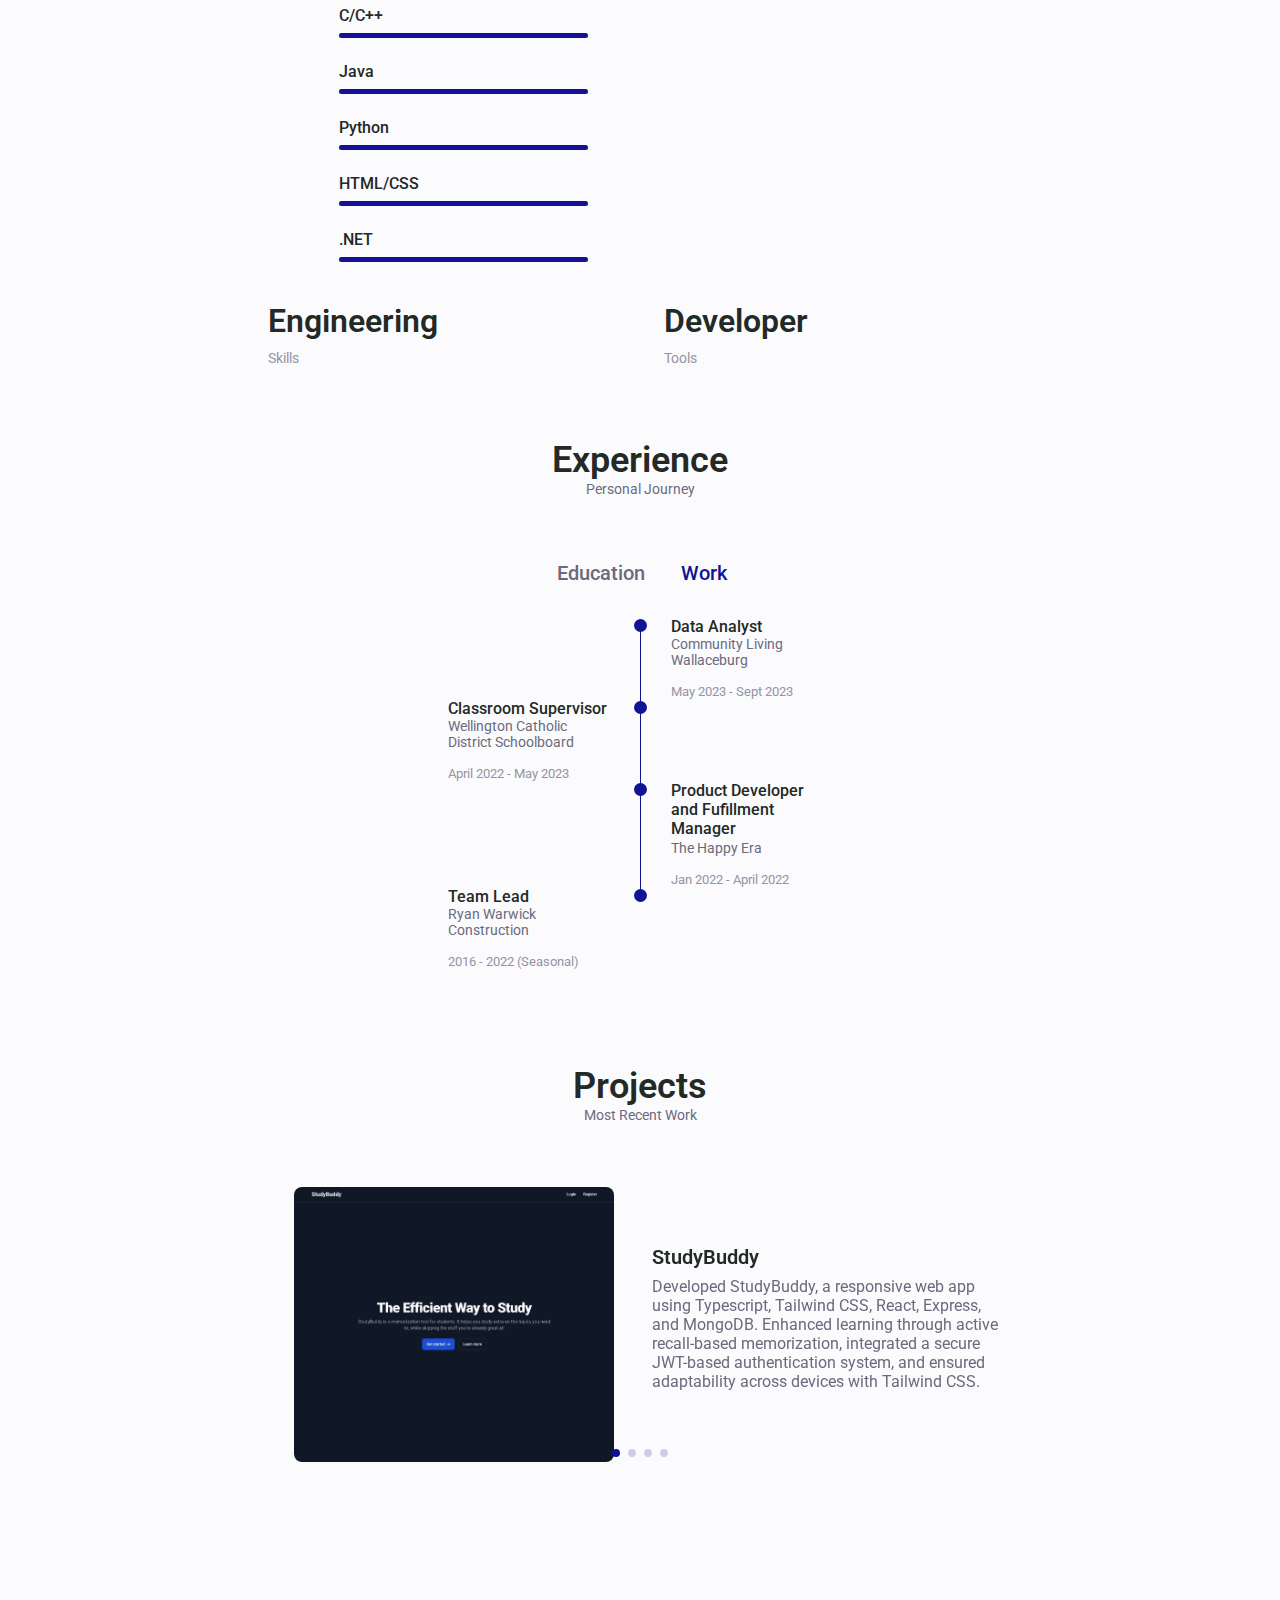
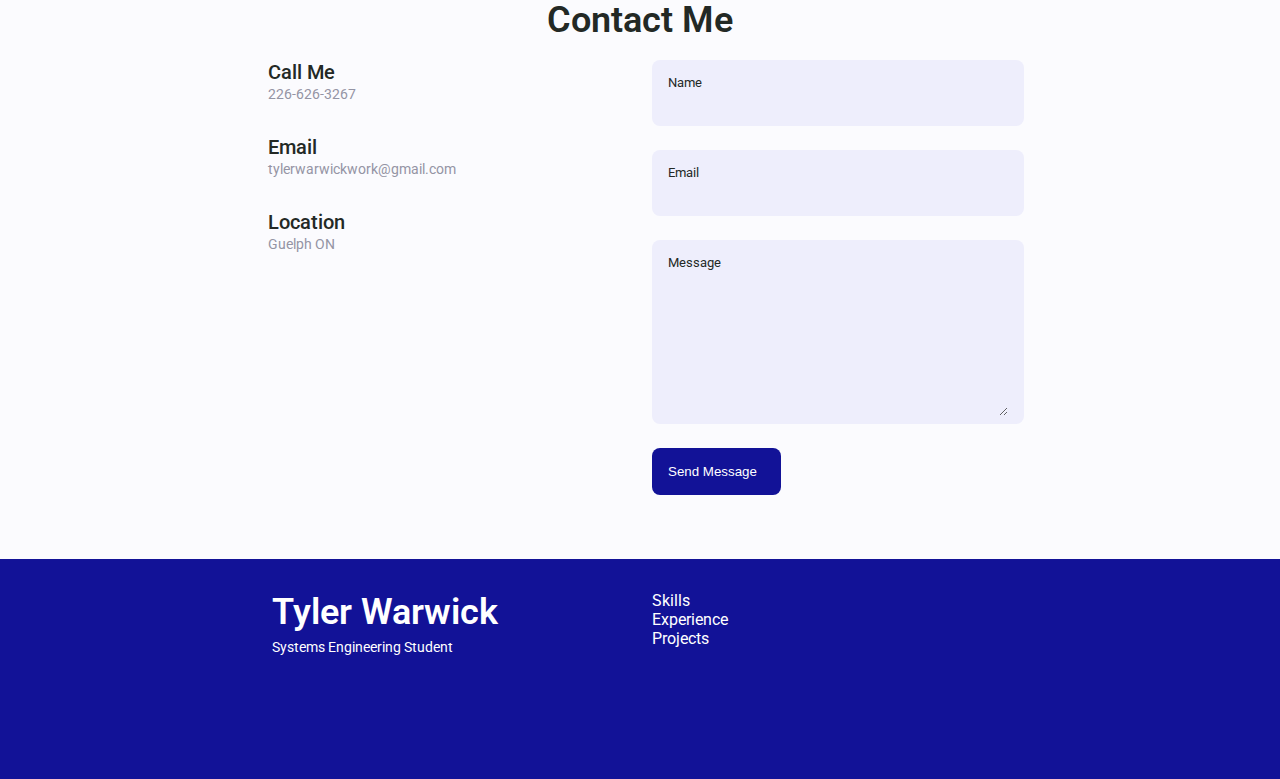
==== commit 04592090: "Closing skills accordion" ====
--- a/index.html
+++ b/index.html
@@ -262,7 +262,7 @@
                 </div>
 
                 <!-- Frameworks -->
-                <div class="skills__content skills__open">
+                <div class="skills__content skills__close">
                     <div class="skills__header">
                         <i class="uil  uil-programming-language skills__icon"></i>
 
@@ -401,7 +401,7 @@
                 </div>
 
                 <!-- Developer Tools -->
-                <div class="skills__content skills__open">
+                <div class="skills__content skills__close">
                     <div class="skills__header">
                         <i class="uil  uil-code-branch skills__icon"></i>
 
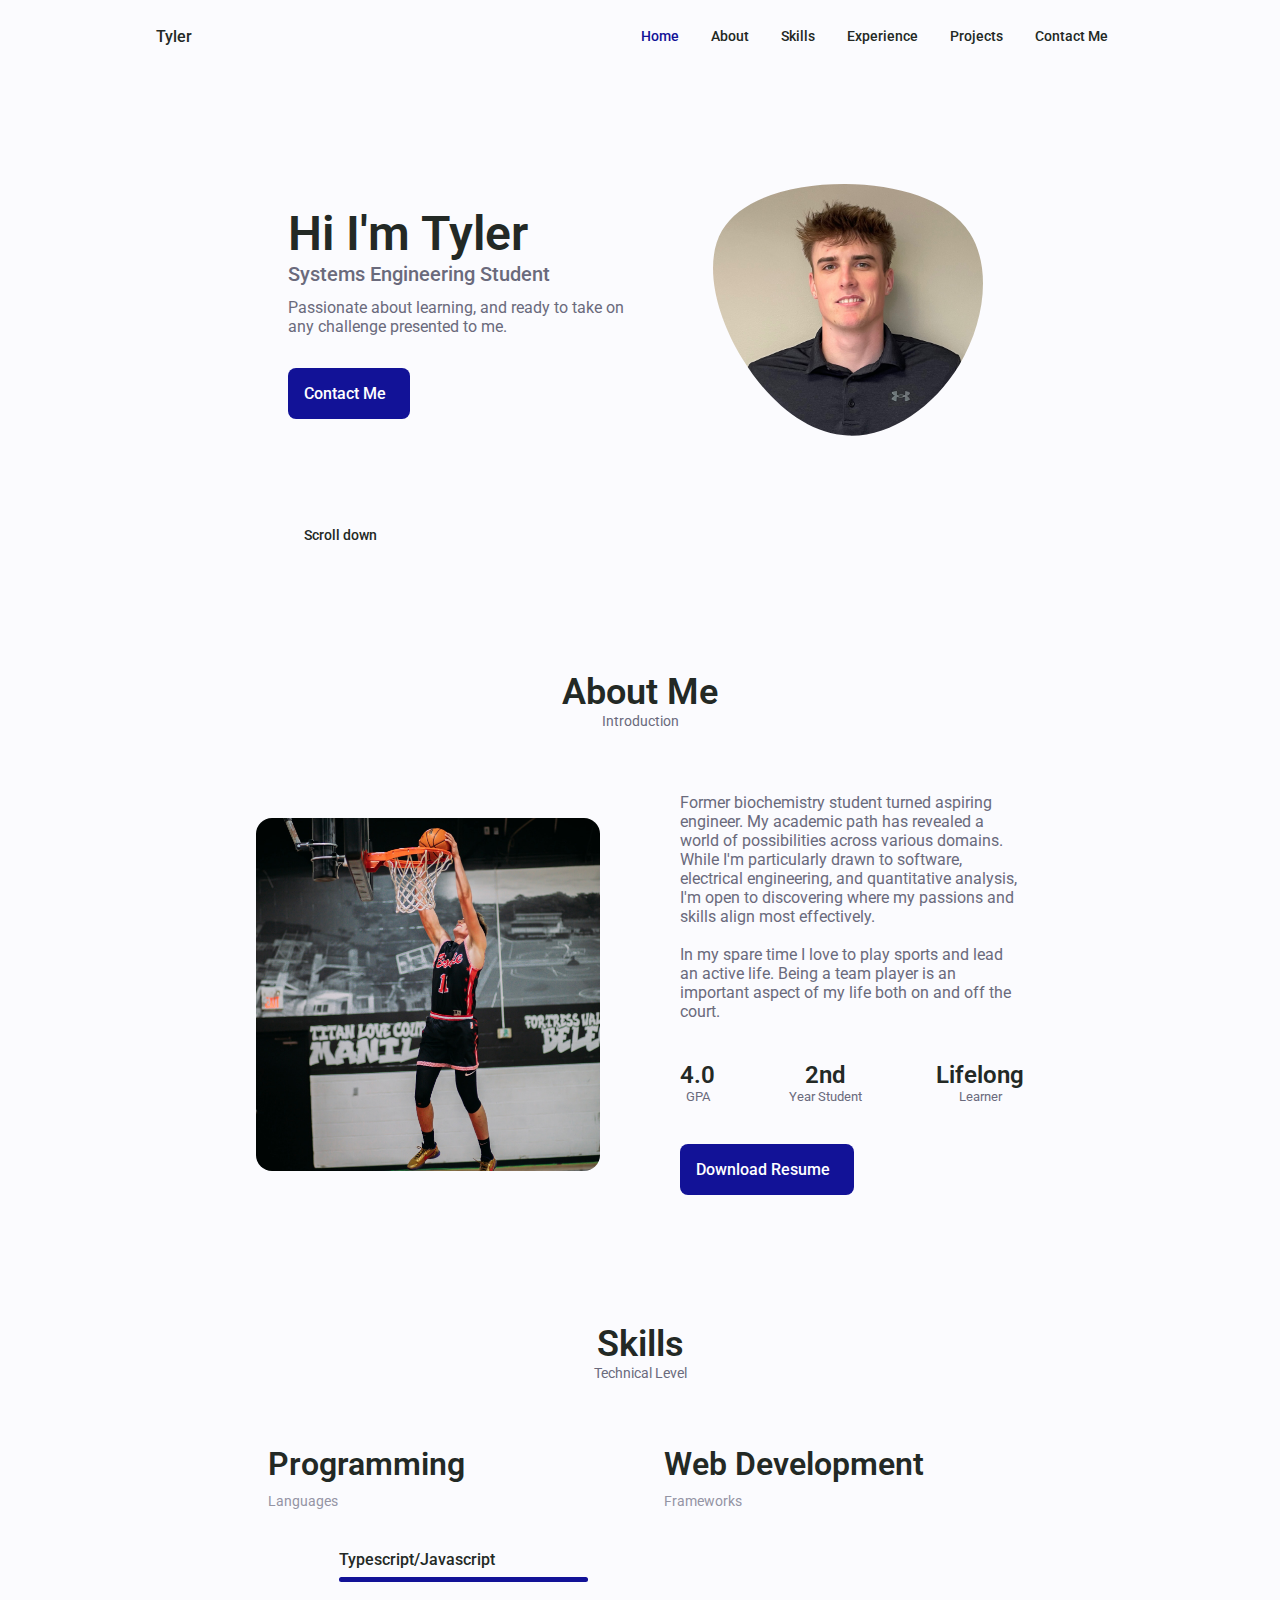
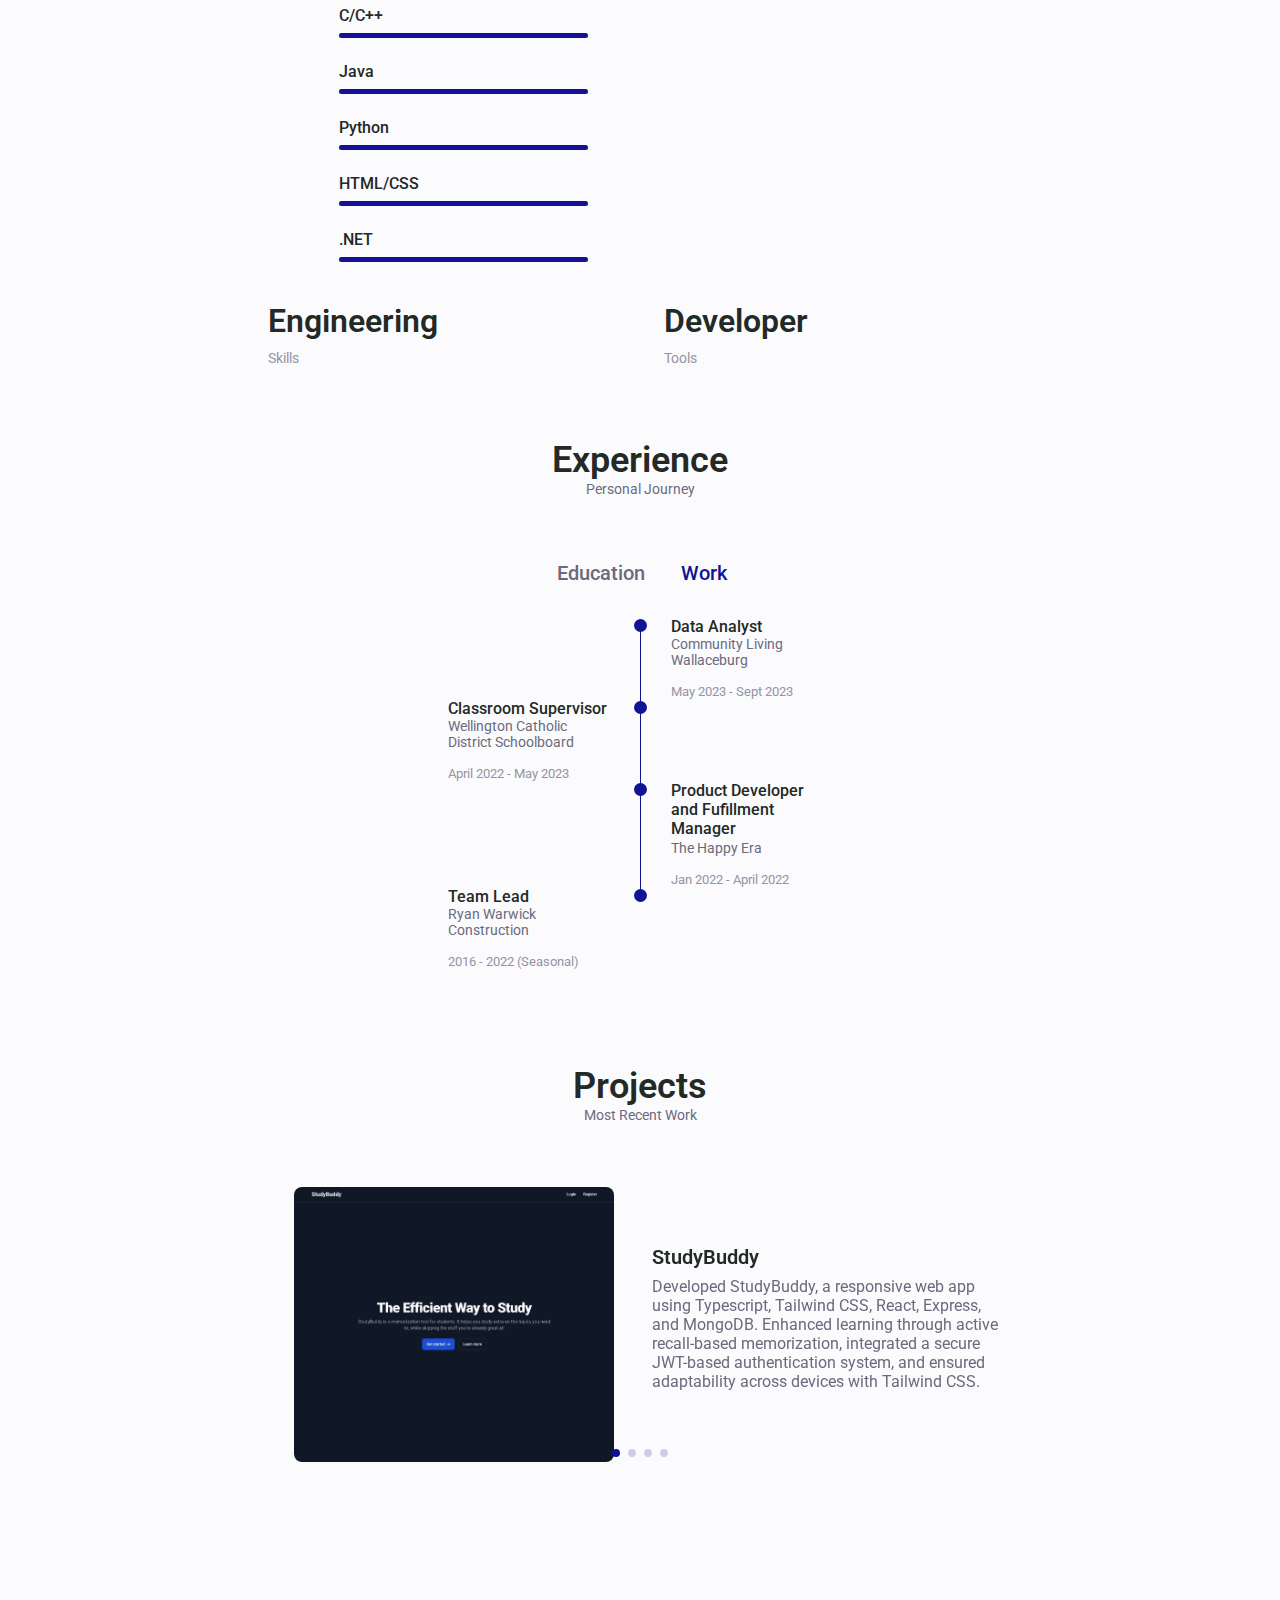
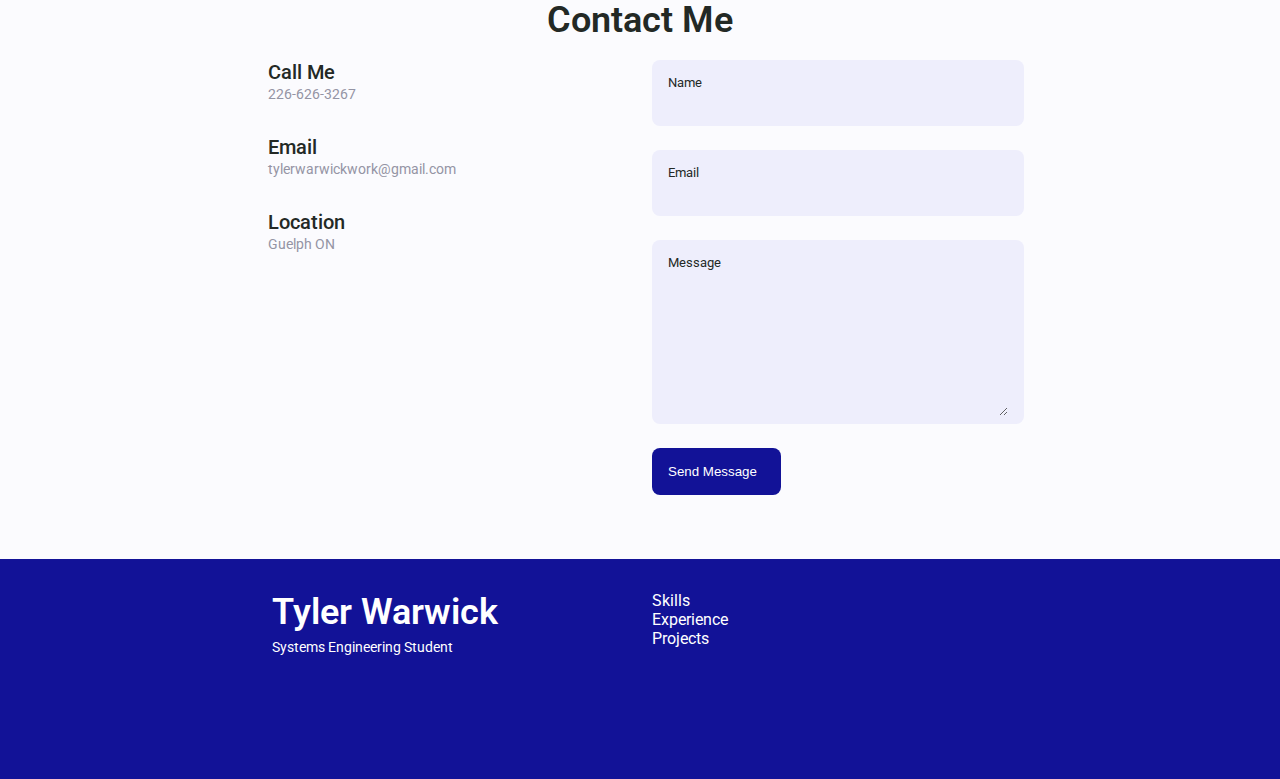
==== commit 2efbd670: "Updated GPA" ====
--- a/index.html
+++ b/index.html
@@ -148,7 +148,7 @@
 
                     <div class="about__info">
                         <div>
-                            <span class="about__info-title">3.96</span>
+                            <span class="about__info-title">4.0</span>
                             <span class="about__info-name"> GPA </span>
                         </div>
 
@@ -870,4 +870,4 @@
    
 
 </body>
-</html>+</html>
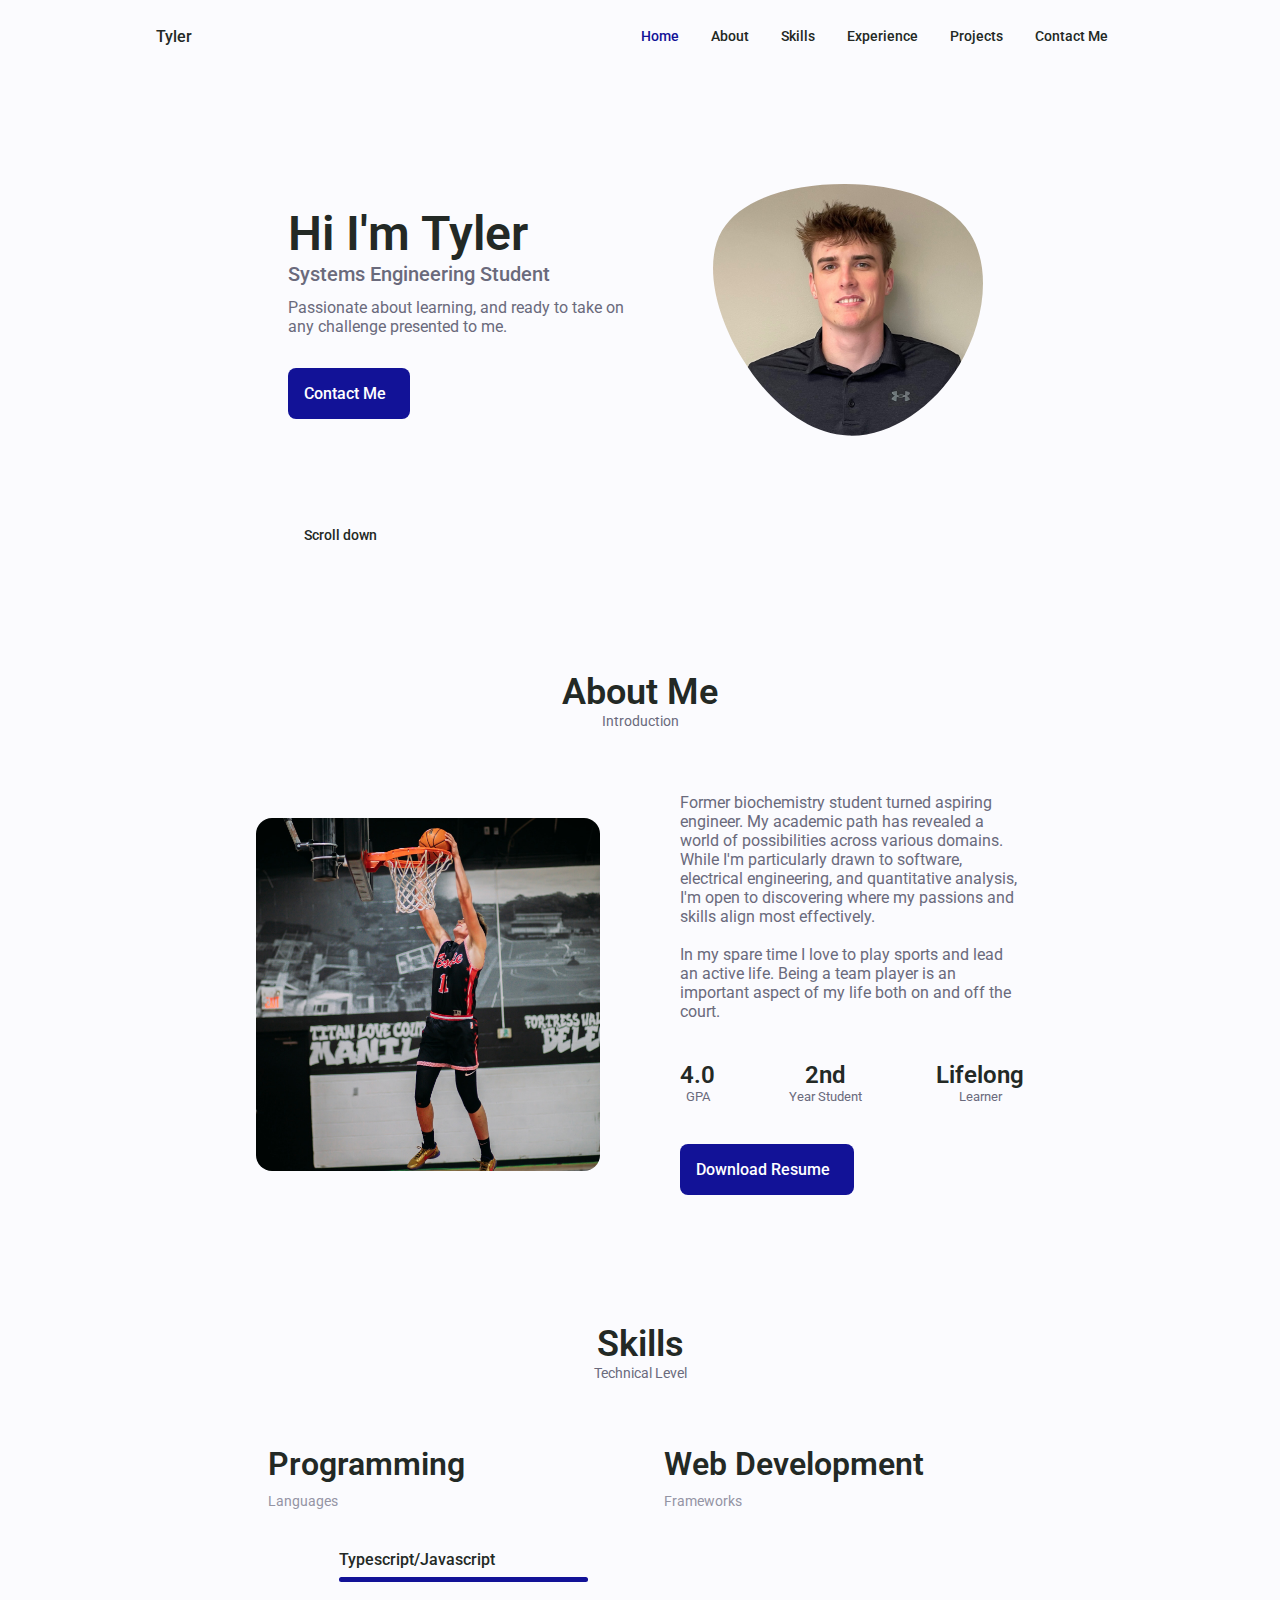
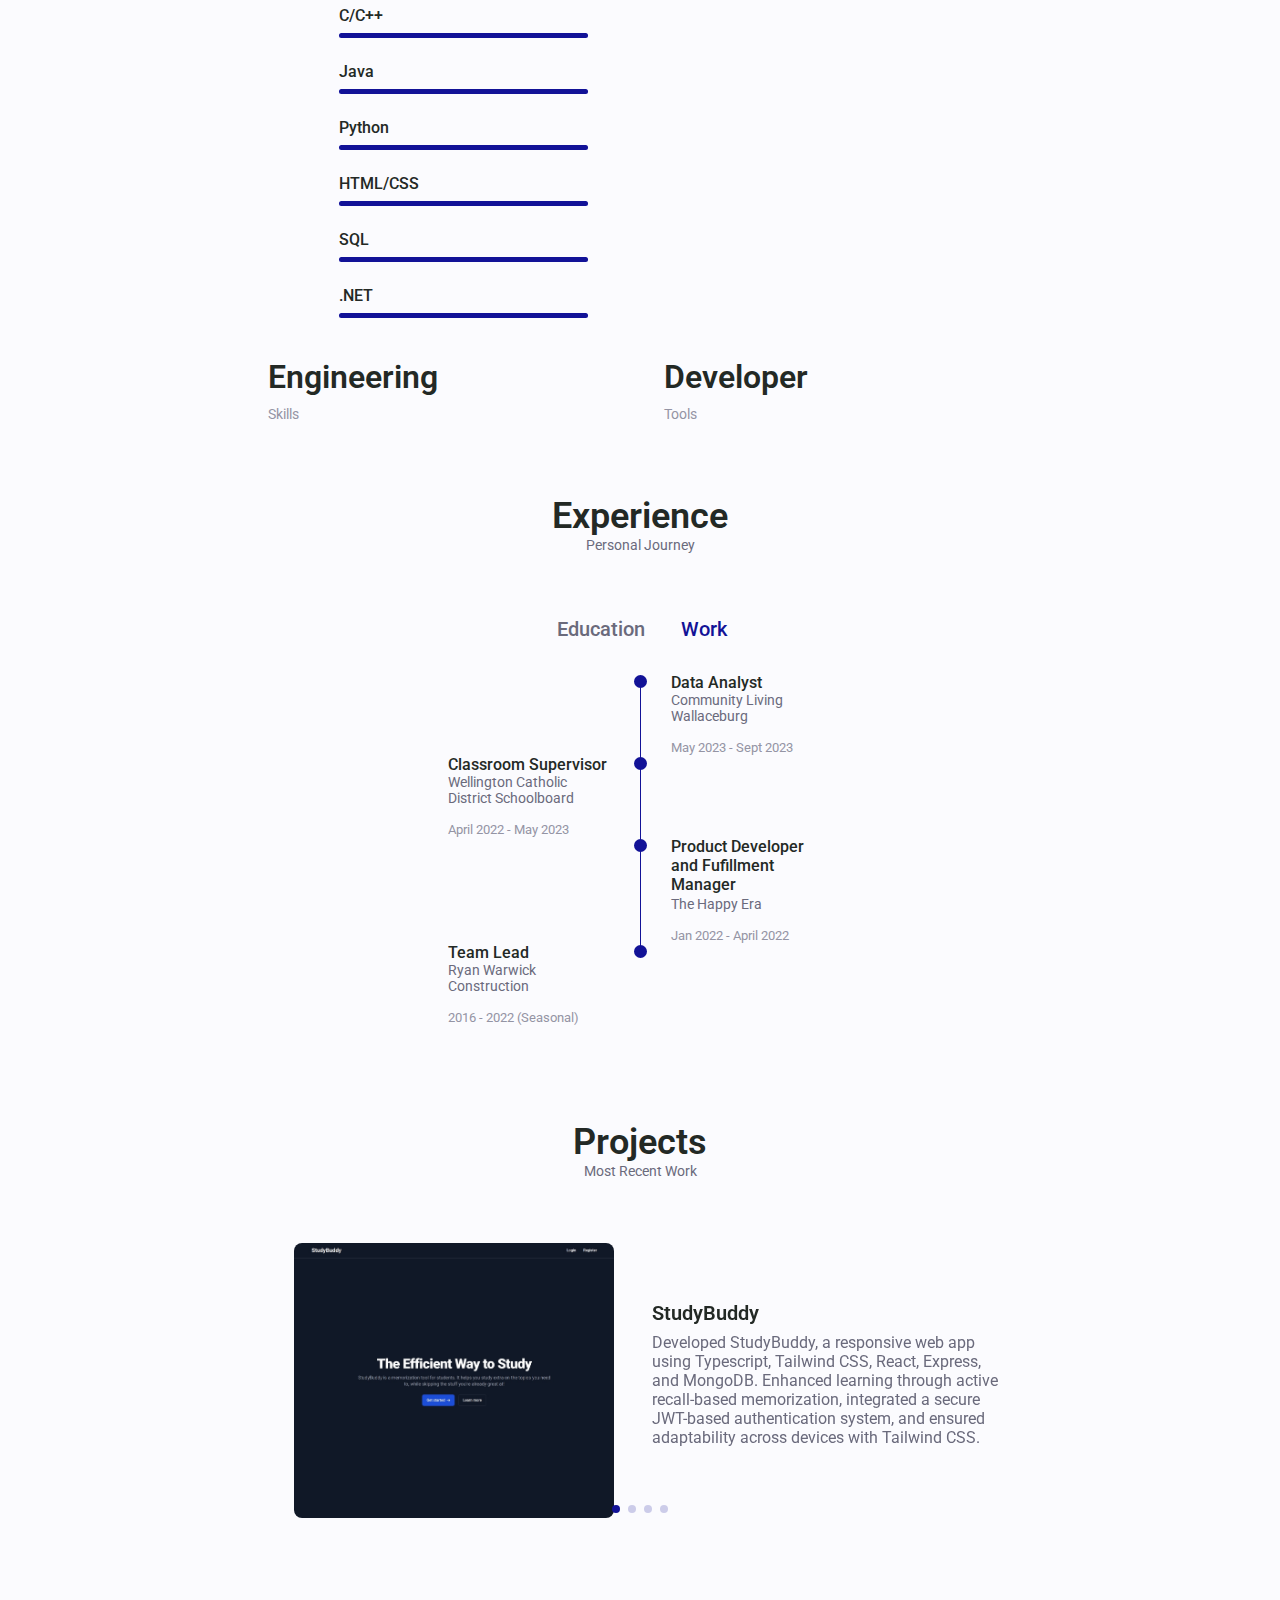
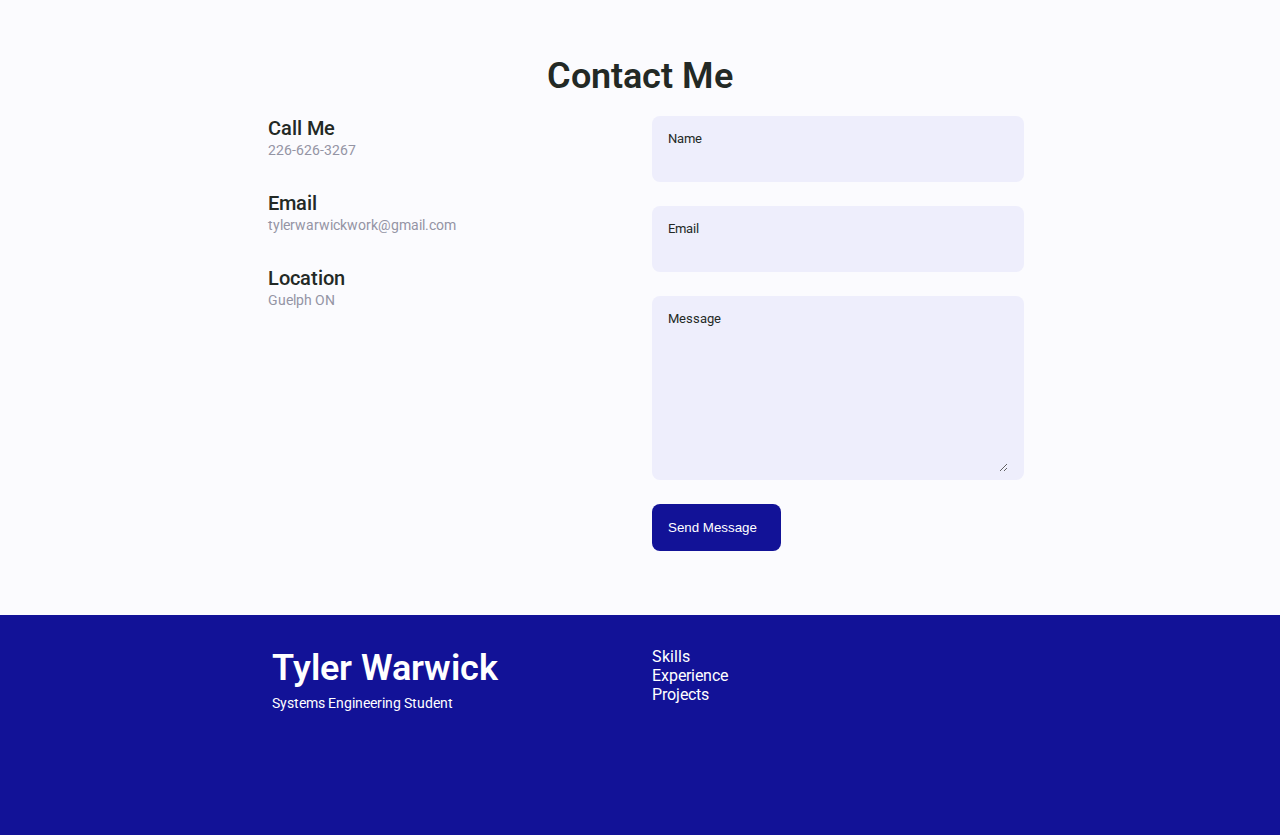
==== commit 5505e164: "Added SQL as skill" ====
--- a/index.html
+++ b/index.html
@@ -249,6 +249,17 @@
 
                         <div class="skills__data">
                             <div class="skills__titles">
+                                <h3 class="skills__name"> SQL </h3>
+                                <!-- <span class="skills__number"> 90% </span> -->
+                            </div>
+
+                            <div class="skills__bar">
+                                <span class="skills__percentage skills__default"></span>
+                            </div>
+                        </div>
+
+                        <div class="skills__data">
+                            <div class="skills__titles">
                                 <h3 class="skills__name"> .NET </h3>
                                 <!-- <span class="skills__number"> 90% </span> -->
                             </div>
